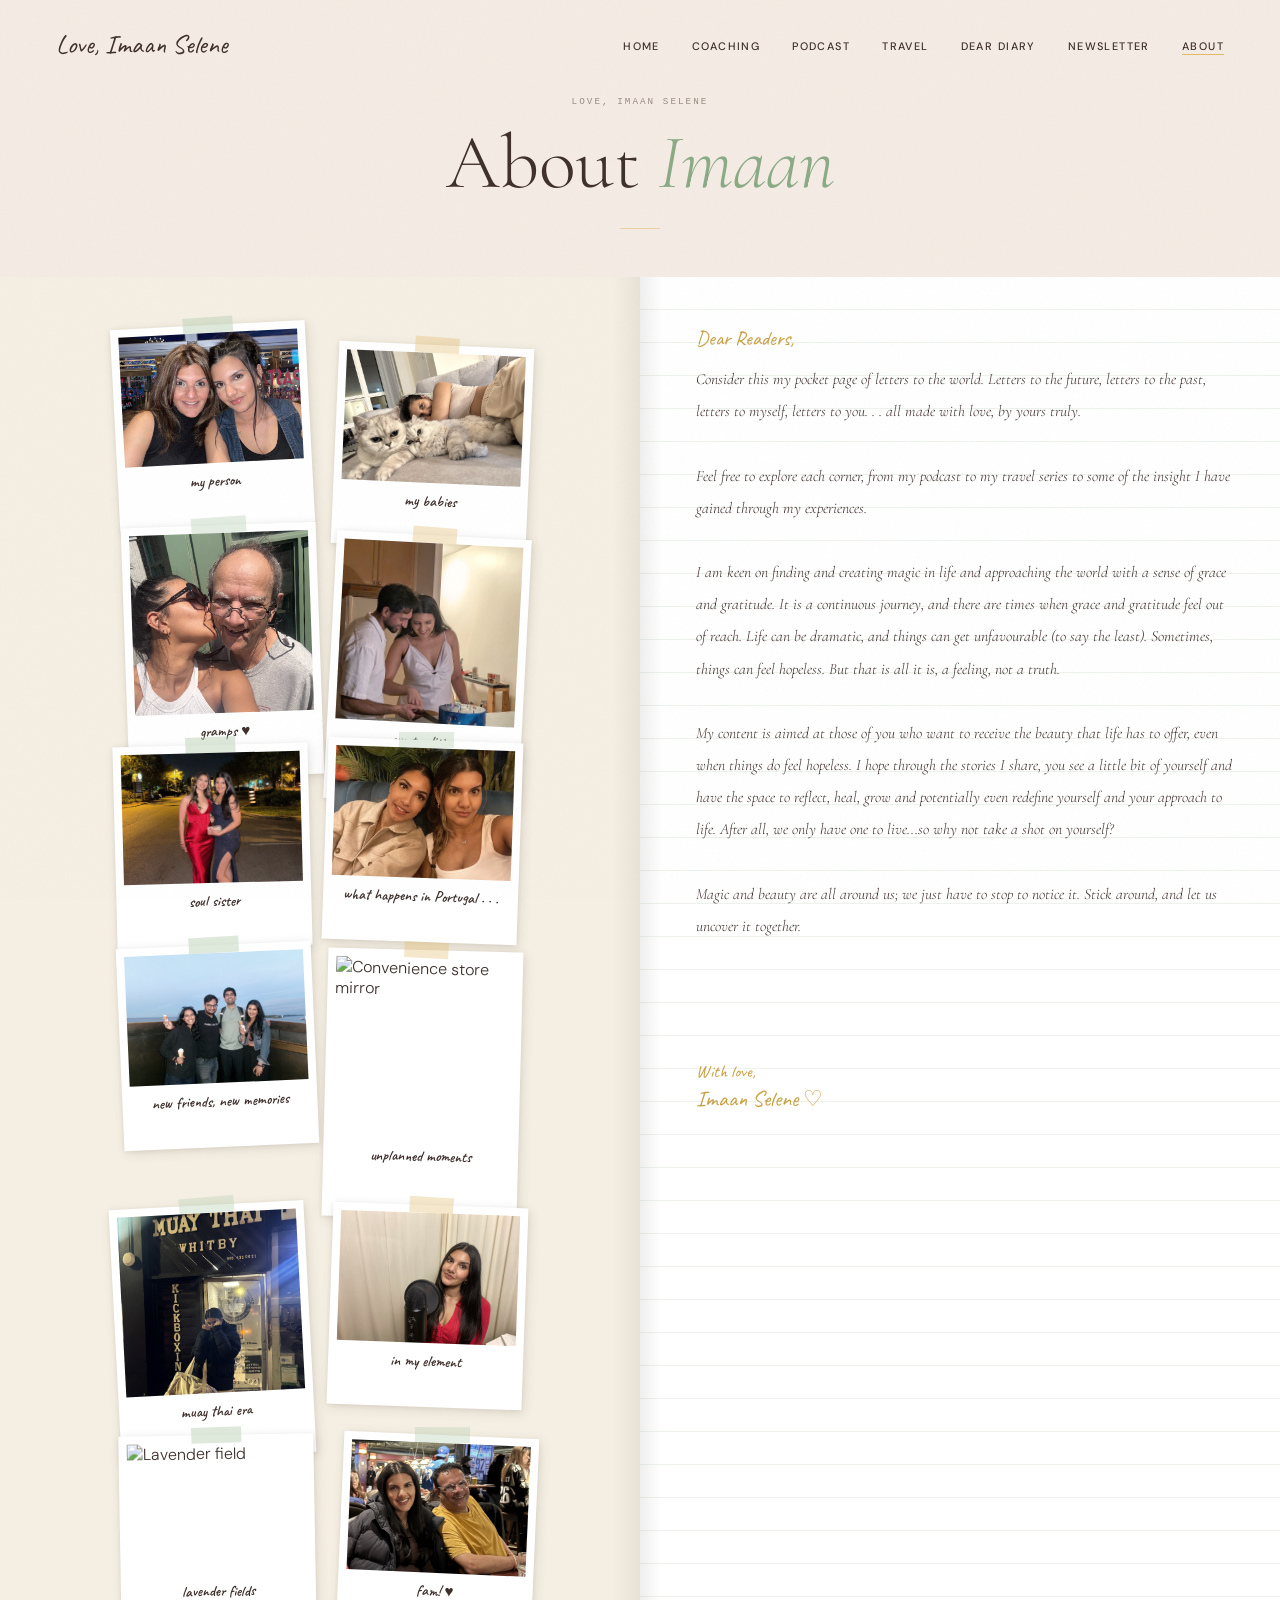
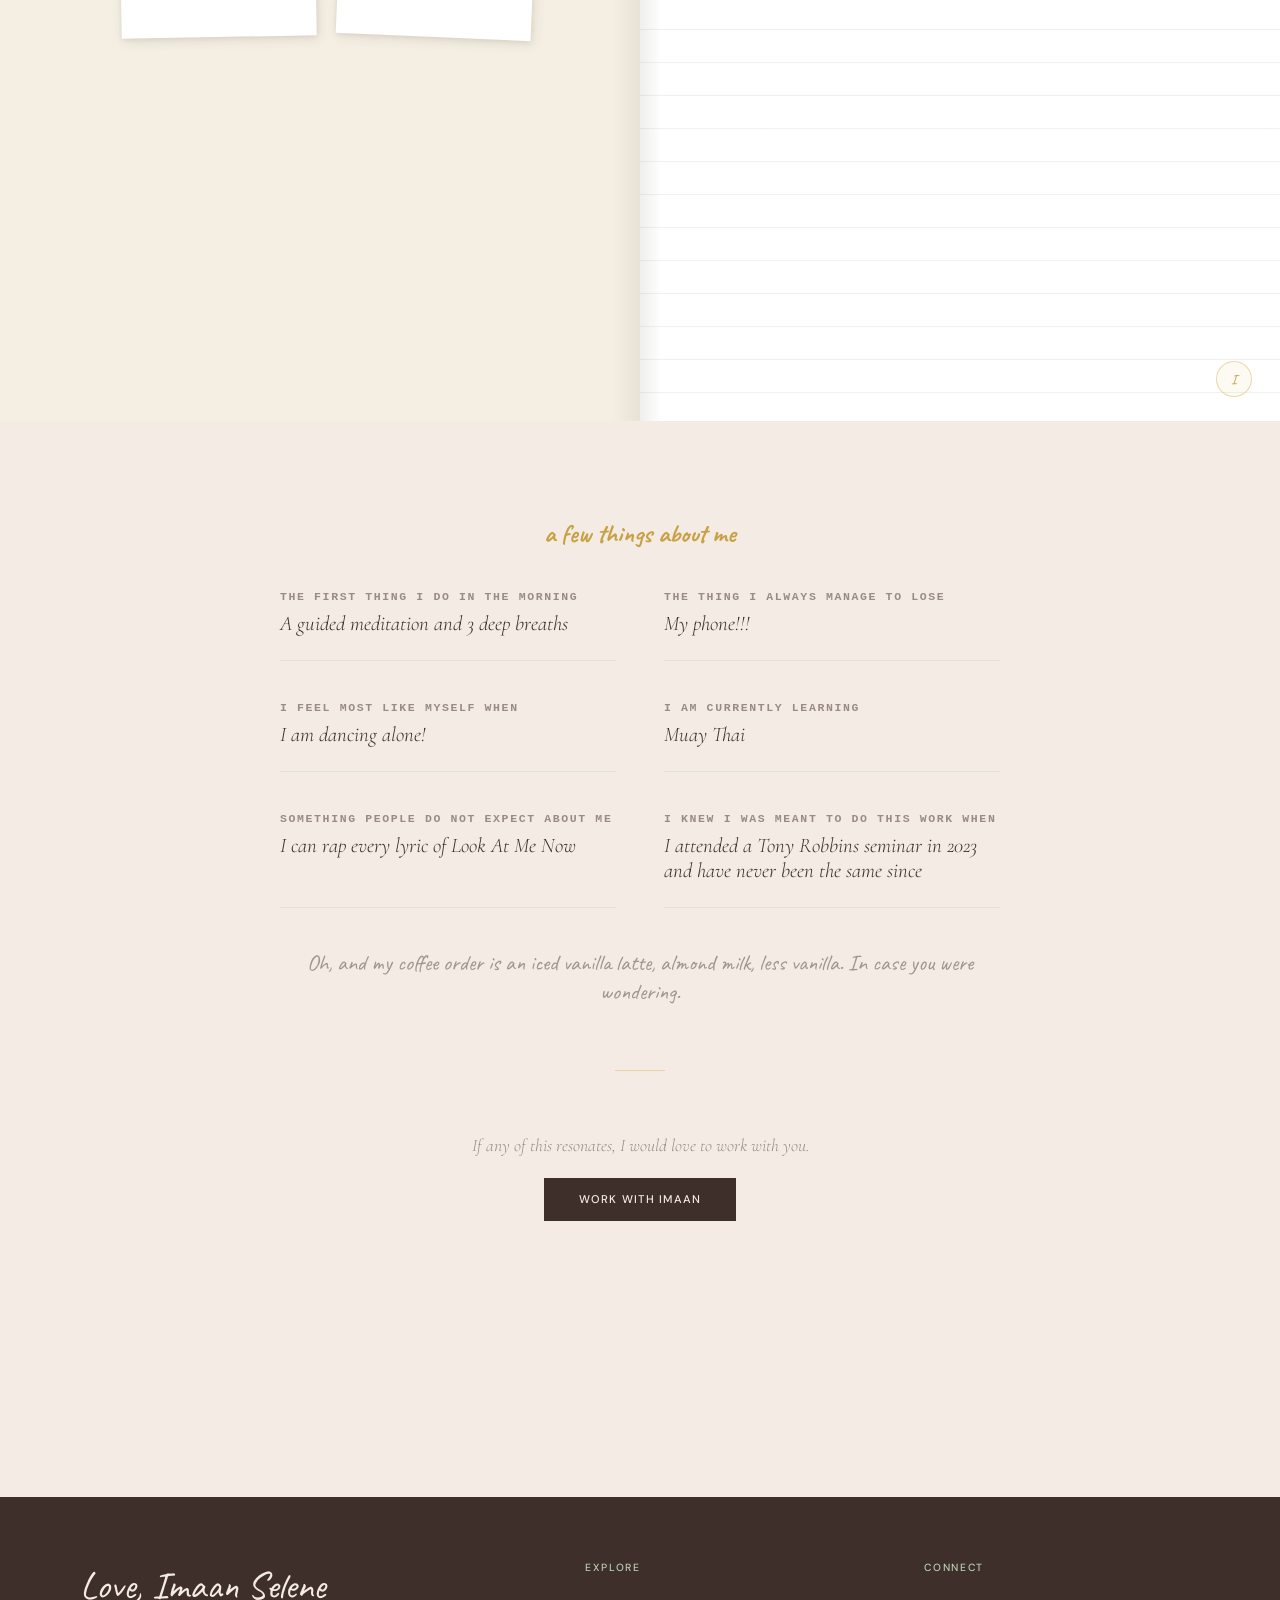
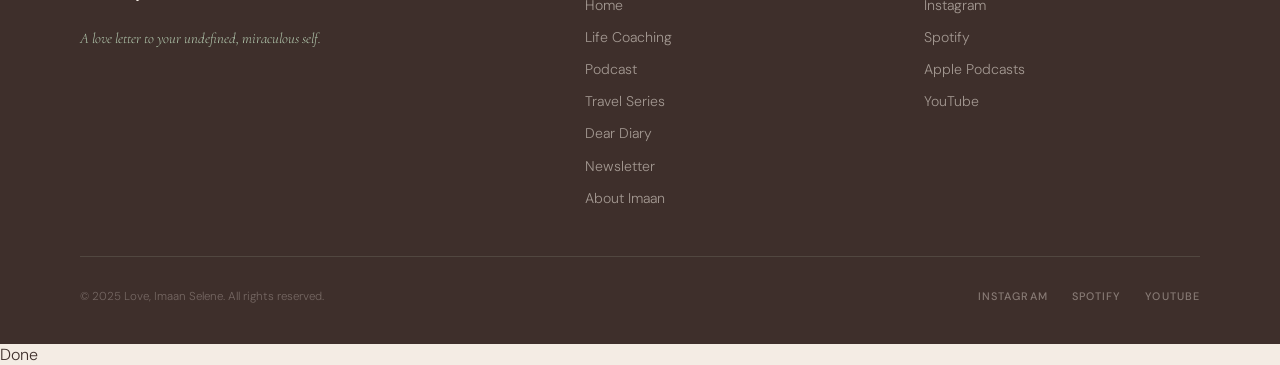
==== about.html @ 90088c57 "About page font and spacing fixes" ====
<!DOCTYPE html>
<html lang="en">
<head>
  <meta charset="UTF-8" />
  <meta name="viewport" content="width=device-width, initial-scale=1.0" />
  <title>About | Love, Imaan Selene</title>
  <meta name="description" content="Meet Imaan Selene: life coach, podcaster, traveller, letter writer." />
  <link href="https://fonts.googleapis.com/css2?family=Cormorant+Garamond:ital,wght@0,300;0,400;0,600;1,300;1,400;1,600&family=DM+Sans:wght@300;400;500&family=Caveat:wght@400;600&display=swap" rel="stylesheet" />
<style>
:root{
  --sage:#B8CFB4;--sage-light:#d4e4d1;--sage-dark:#8aaa85;
  --espresso:#3E2F2B;--espresso-mid:#6b5551;
  --gold:#E1BA66;--gold-dark:#c9a145;
  --linen:#F4ECE4;--muted:#9a8b87;--ink:#2a1f1c;
  --font-display:'Cormorant Garamond',serif;
  --font-body:'DM Sans',sans-serif;
  --font-script:'Caveat',cursive;
  --font-mono:'Courier New',monospace;
}
*,*::before,*::after{box-sizing:border-box;margin:0;padding:0;}
html{scroll-behavior:smooth;}
body{background:var(--linen);color:var(--espresso);font-family:var(--font-body);font-weight:300;overflow-x:hidden;}
body::after{content:'';position:fixed;inset:0;background-image:url("data:image/svg+xml,%3Csvg viewBox='0 0 512 512' xmlns='http://www.w3.org/2000/svg'%3E%3Cfilter id='n'%3E%3CfeTurbulence type='fractalNoise' baseFrequency='0.75' numOctaves='4' stitchTiles='stitch'/%3E%3C/filter%3E%3Crect width='100%25' height='100%25' filter='url(%23n)'/%3E%3C/svg%3E");opacity:0.028;pointer-events:none;z-index:9000;}

/* NAV */
nav{position:fixed;top:0;left:0;right:0;z-index:500;padding:1.75rem 3.5rem;display:flex;align-items:center;justify-content:space-between;transition:all 0.5s ease;}
nav.scrolled{background:rgba(244,236,228,0.92);backdrop-filter:blur(16px);padding:1rem 3.5rem;border-bottom:1px solid rgba(184,207,180,0.35);}
.nav-wordmark{font-family:var(--font-script);font-size:1.65rem;color:var(--espresso);text-decoration:none;transition:color 0.3s;}
.nav-wordmark:hover{color:var(--gold-dark);}
.nav-links{display:flex;gap:2rem;list-style:none;}
.nav-links a{font-family:var(--font-body);font-size:0.68rem;font-weight:500;letter-spacing:0.13em;text-transform:uppercase;color:var(--espresso);text-decoration:none;position:relative;padding-bottom:2px;transition:color 0.3s;}
.nav-links a::after{content:'';position:absolute;bottom:0;left:0;width:0;height:1px;background:var(--gold);transition:width 0.35s ease;}
.nav-links a:hover{color:var(--gold-dark);}
.nav-links a:hover::after,.nav-links a.active::after{width:100%;}
.nav-toggle{display:none;flex-direction:column;gap:5px;background:none;border:none;cursor:pointer;padding:4px;}
.nav-toggle span{display:block;width:24px;height:1px;background:var(--espresso);}
.mobile-nav{position:fixed;inset:0;background:var(--espresso);z-index:800;display:flex;flex-direction:column;align-items:center;justify-content:center;gap:2.5rem;transform:translateX(100%);transition:transform 0.55s cubic-bezier(0.77,0,0.175,1);}
.mobile-nav.open{transform:translateX(0);}
.mobile-nav a{font-family:var(--font-display);font-size:2.4rem;font-weight:300;color:var(--linen);text-decoration:none;transition:color 0.3s;}
.mobile-nav a:hover{color:var(--gold);}
.mobile-nav-close{position:absolute;top:2rem;right:2.5rem;background:none;border:none;font-family:var(--font-display);font-size:2rem;color:var(--linen);cursor:pointer;}
.btn{font-family:var(--font-body);font-size:0.7rem;font-weight:500;letter-spacing:0.11em;text-transform:uppercase;text-decoration:none;display:inline-flex;align-items:center;gap:0.6rem;transition:all 0.3s ease;border:none;cursor:pointer;}
.btn-dark{background:var(--espresso);color:var(--linen);padding:0.9rem 2.2rem;}
.btn-dark:hover{background:var(--ink);transform:translateY(-2px);}

/* REVEAL */
.fade-in,.fade-left,.fade-right{opacity:0;transition:opacity 1.1s cubic-bezier(0.25,0.46,0.45,0.94),transform 1.1s cubic-bezier(0.25,0.46,0.45,0.94);}
.fade-in{transform:translateY(22px);}.fade-left{transform:translateX(-25px);}.fade-right{transform:translateX(25px);}
.fade-in.visible,.fade-left.visible,.fade-right.visible{opacity:1;transform:none;}
.d1{transition-delay:0.12s;}.d2{transition-delay:0.24s;}.d3{transition-delay:0.36s;}

/* BOOK SCROLL */
.book-scroll-stage{height:400vh;position:relative;}
.book-sticky{position:sticky;top:0;height:100vh;display:flex;align-items:center;justify-content:center;overflow:hidden;background:var(--linen);}
.book-sticky::before{content:'';position:absolute;inset:0;background:radial-gradient(ellipse at 25% 50%,rgba(184,207,180,0.09) 0%,transparent 55%),radial-gradient(ellipse at 75% 25%,rgba(225,186,102,0.06) 0%,transparent 50%);pointer-events:none;z-index:0;}
.scroll-hint{position:absolute;bottom:2rem;left:50%;transform:translateX(-50%);font-family:var(--font-mono);font-size:0.52rem;letter-spacing:0.22em;text-transform:uppercase;color:var(--muted);opacity:0.45;display:flex;flex-direction:column;align-items:center;gap:5px;z-index:20;transition:opacity 0.4s;}
.scroll-hint span{display:block;width:1px;height:26px;background:var(--muted);opacity:0.35;}
.book-perspective{perspective:1600px;position:relative;z-index:10;width:100%;height:100%;display:flex;align-items:center;justify-content:center;}

/* SPINE */
.b-spine{position:absolute;width:56px;height:340px;background:var(--espresso);display:flex;align-items:center;justify-content:center;box-shadow:5px 0 20px rgba(62,47,43,0.28),2px 0 6px rgba(62,47,43,0.15);will-change:transform,opacity;}
.b-spine::before{content:'';position:absolute;inset:8px;border:0.5px solid rgba(225,186,102,0.15);pointer-events:none;}
.b-spine-title{font-family:var(--font-display);font-size:0.95rem;font-weight:300;color:var(--gold);writing-mode:vertical-rl;text-orientation:mixed;transform:rotate(180deg);letter-spacing:0.25em;text-transform:uppercase;}
.b-spine-author{position:absolute;bottom:1.1rem;font-family:var(--font-script);font-size:0.72rem;color:rgba(225,186,102,0.42);writing-mode:vertical-rl;transform:rotate(180deg);letter-spacing:0.08em;}
.b-spine-rule{position:absolute;top:1.2rem;left:50%;transform:translateX(-50%);width:1px;height:50px;background:rgba(225,186,102,0.25);}

/* COVER */
.b-cover{position:absolute;width:295px;height:400px;background:var(--espresso);display:flex;flex-direction:column;justify-content:space-between;padding:2.75rem 2.25rem;box-shadow:10px 14px 50px rgba(62,47,43,0.32),3px 4px 12px rgba(62,47,43,0.2);will-change:transform,opacity;opacity:0;}
.b-cover::before{content:'';position:absolute;inset:0;background:radial-gradient(ellipse at 35% 25%,rgba(225,186,102,0.1) 0%,transparent 55%),radial-gradient(ellipse at 70% 75%,rgba(184,207,180,0.06) 0%,transparent 50%);pointer-events:none;}
.b-cover-border{position:absolute;inset:12px;border:0.5px solid rgba(225,186,102,0.18);pointer-events:none;}
.b-cover-eyebrow{font-family:var(--font-mono);font-size:0.48rem;letter-spacing:0.28em;text-transform:uppercase;color:rgba(225,186,102,0.4);position:relative;z-index:1;}
.b-cover-quote{font-family:var(--font-display);font-size:1.6rem;font-weight:300;font-style:italic;color:var(--linen);line-height:1.15;position:relative;z-index:1;}
.b-cover-quote em{color:var(--gold);}
.b-cover-bottom{position:relative;z-index:1;}
.b-cover-rule{width:28px;height:1px;background:rgba(225,186,102,0.3);margin-bottom:0.6rem;}
.b-cover-name{font-family:var(--font-script);font-size:1.15rem;color:rgba(244,236,228,0.45);}

/* OPEN BOOK */
.b-open{position:absolute;width:740px;height:500px;display:grid;grid-template-columns:1fr 1fr;box-shadow:0 40px 100px rgba(62,47,43,0.22),0 8px 24px rgba(62,47,43,0.12);will-change:transform,opacity;opacity:0;}
.b-page-left{background:#f5efe3;display:flex;flex-direction:column;align-items:center;justify-content:center;padding:3rem 2.5rem;position:relative;}
.b-page-left::after{content:'';position:absolute;right:0;top:0;bottom:0;width:24px;background:linear-gradient(to left,rgba(62,47,43,0.08),rgba(62,47,43,0.03),transparent);pointer-events:none;}
.b-portrait{width:160px;height:160px;border-radius:50%;background:linear-gradient(135deg,var(--sage) 0%,var(--sage-dark) 100%);border:6px solid rgba(255,255,255,0.92);box-shadow:0 10px 35px rgba(62,47,43,0.14);overflow:hidden;display:flex;align-items:center;justify-content:center;}
.b-portrait img{width:100%;height:100%;object-fit:cover;object-position:center 20%;}
.b-portrait-name{font-family:var(--font-display);font-size:2rem;font-weight:300;color:var(--espresso);margin-top:1.25rem;text-align:center;line-height:1.1;}
.b-portrait-name em{font-style:italic;color:var(--sage-dark);}
.b-portrait-divider{width:32px;height:1px;background:var(--gold);opacity:0.5;margin:0.9rem auto;}
.b-portrait-tags{display:flex;flex-direction:column;gap:0.32rem;align-items:center;}
.b-portrait-tag{font-family:var(--font-mono);font-size:0.52rem;letter-spacing:0.15em;text-transform:uppercase;color:var(--muted);}
.b-page-num-left{position:absolute;bottom:1rem;font-family:var(--font-mono);font-size:0.55rem;color:var(--muted);opacity:0.4;}
.b-page-right{background:white;position:relative;overflow:hidden;}
.b-page-lines{position:absolute;inset:0;background:repeating-linear-gradient(to bottom,transparent,transparent 31px,rgba(184,207,180,0.28) 31px,rgba(184,207,180,0.28) 32px);pointer-events:none;}
.b-spine-centre{position:absolute;left:0;top:0;bottom:0;width:20px;background:linear-gradient(to right,rgba(62,47,43,0.1),rgba(62,47,43,0.03),transparent);pointer-events:none;z-index:2;}
.b-letter{position:relative;z-index:1;padding:2.25rem 2.25rem 2.25rem 2.75rem;height:100%;display:flex;flex-direction:column;}
.b-letter-dear{font-family:var(--font-script);font-size:1.2rem;color:var(--gold-dark);display:block;margin-bottom:0.6rem;}
.b-letter-text{font-family:var(--font-display);font-style:italic;font-size:0.92rem;color:var(--espresso);line-height:1.95;flex:1;}
.b-letter-sig{font-family:var(--font-script);font-size:1.15rem;color:var(--gold-dark);display:block;margin-top:auto;padding-top:0.6rem;}
.b-wax{position:absolute;bottom:1.1rem;right:1.4rem;width:34px;height:34px;border-radius:50%;border:1.5px solid rgba(225,186,102,0.6);display:flex;align-items:center;justify-content:center;font-family:var(--font-script);font-size:0.85rem;color:var(--gold-dark);background:rgba(225,186,102,0.08);z-index:3;}
.b-page-num-right{position:absolute;bottom:1rem;left:50%;transform:translateX(-50%);font-family:var(--font-mono);font-size:0.55rem;color:var(--muted);opacity:0.4;z-index:3;}

/* CANVAS */
.canvas{background:var(--linen);position:relative;padding:0 5rem;}
.breathe{height:5rem;}.breathe-lg{height:9rem;}
.divider{width:60px;height:1px;background:var(--sage);margin:0 auto;opacity:0.6;}
.gold-divider{width:50px;height:1px;background:var(--gold);margin:0 auto;opacity:0.5;}
.stain{position:absolute;pointer-events:none;border-radius:50%;filter:blur(90px);opacity:0.07;}
.beliefs-wrap{text-align:center;max-width:680px;margin:0 auto;}
.beliefs-label{font-family:var(--font-script);font-size:1.1rem;color:var(--gold-dark);display:block;margin-bottom:1rem;}
.beliefs-heading{font-family:var(--font-display);font-size:clamp(1.8rem,3vw,2.6rem);font-weight:300;color:var(--espresso);}
.beliefs-heading em{font-style:italic;color:var(--sage-dark);}
.belief-line{font-family:var(--font-display);font-size:clamp(1.4rem,2.5vw,2rem);font-weight:300;font-style:italic;color:var(--gold-dark);display:block;margin:2rem 0;opacity:0;transition:opacity 1s ease,transform 1s ease;transform:translateY(16px);}
.belief-line.visible{opacity:1;transform:translateY(0);}
.cta-wrap{text-align:center;}

/* A FEW THINGS ABOUT ME */
.about-wrap{max-width:720px;margin:0 auto;text-align:center;}
.about-grid{display:grid;grid-template-columns:1fr 1fr;gap:2.5rem 3rem;margin-top:2.5rem;text-align:left;}
.about-item{display:flex;flex-direction:column;gap:0.5rem;padding-bottom:1.5rem;border-bottom:1px solid rgba(184,207,180,0.35);}
.about-q{font-family:var(--font-mono);font-size:0.58rem;letter-spacing:0.14em;text-transform:uppercase;color:var(--muted);}
.about-a{font-family:var(--font-display);font-style:italic;font-size:1.15rem;font-weight:300;color:var(--espresso);line-height:1.4;}
.about-ps{font-family:var(--font-script);font-size:1.1rem;color:var(--muted);margin-top:2.5rem;text-align:center;opacity:0.8;}

@media(max-width:680px){.about-grid{grid-template-columns:1fr;}}

footer{background:var(--espresso);padding:4rem 5rem 2.5rem;color:var(--linen);margin-top:8rem;}
.footer-top{display:grid;grid-template-columns:1.6fr 1fr 1fr;gap:4rem;padding-bottom:3rem;border-bottom:1px solid rgba(184,207,180,0.15);}
.footer-wordmark{font-family:var(--font-script);font-size:2.4rem;color:var(--linen);display:block;margin-bottom:1rem;}
.footer-tagline{font-family:var(--font-display);font-style:italic;font-size:0.92rem;color:var(--sage);line-height:1.75;max-width:260px;}
.footer-col-head{font-size:0.65rem;font-weight:500;letter-spacing:0.16em;text-transform:uppercase;color:var(--sage);margin-bottom:1.25rem;}
.footer-list{list-style:none;display:flex;flex-direction:column;gap:0.7rem;}
.footer-list a{color:rgba(244,236,228,0.55);text-decoration:none;font-size:0.88rem;transition:color 0.3s;}
.footer-list a:hover{color:var(--gold);}
.footer-bottom{display:flex;justify-content:space-between;align-items:center;padding-top:2rem;}
.footer-copy{font-size:0.72rem;color:rgba(244,236,228,0.3);}
.footer-socials{display:flex;gap:1.5rem;}
.footer-socials a{font-size:0.68rem;font-weight:500;letter-spacing:0.1em;text-transform:uppercase;color:rgba(244,236,228,0.4);text-decoration:none;transition:color 0.3s;}
.footer-socials a:hover{color:var(--gold);}

@media(max-width:960px){
  nav{padding:1.25rem 1.75rem;}nav.scrolled{padding:0.9rem 1.75rem;}
  .nav-links{display:none;}.nav-toggle{display:flex;}
  .canvas{padding:0 2rem;}
  .b-open{width:95vw;grid-template-columns:1fr;height:auto;}
  .b-page-left,.b-page-right{min-height:45vh;}
  .b-portrait{width:120px;height:120px;}
  footer{padding:3rem 2rem 2rem;margin-top:5rem;}
  .footer-top{grid-template-columns:1fr;gap:2.5rem;}
  .footer-bottom{flex-direction:column;gap:1rem;text-align:center;}
}

/* SPREAD */
.spread{display:grid;grid-template-columns:1fr 1fr;min-height:100vh;}

/* LEFT — scrapbook */
.spread-left{
  background:#f5efe3;
  padding:3rem 2rem 6rem;
  position:relative;
  overflow:visible;
}
.spread-left::after{
  content:'';position:absolute;right:0;top:0;bottom:0;
  width:28px;
  background:linear-gradient(to left,rgba(62,47,43,0.07),transparent);
  pointer-events:none;
}
.scrapbook{
  position:relative;
  width:410px;
  height:1600px;
  margin:0 auto;
}

/* POLAROID */
.polaroid{
  position:absolute;
  background:white;
  padding:8px 8px 36px 8px;
  width:195px;
  overflow:visible;
  box-shadow:2px 3px 12px rgba(62,47,43,0.12),0 1px 4px rgba(62,47,43,0.08);
}
.polaroid-wide{width:405px;}
.polaroid img{
  width:100%;
  height:130px;
  object-fit:cover;
  object-position:center center;
  display:block;
  filter:saturate(0.88) sepia(0.08);
}
.polaroid-wide img{height:160px;}
.caption{
  display:block;
  text-align:center;
  font-family:var(--font-script);
  font-size:0.95rem;
  color:var(--espresso);
  opacity:1;
  margin-top:8px;
  font-weight:600;
}

/* Washi tape strips */
.polaroid::before{
  content:'';
  position:absolute;
  top:-8px;left:50%;
  transform:translateX(-50%) rotate(-1deg);
  width:50px;height:16px;
  background:rgba(184,207,180,0.55);
  opacity:0.85;
}
.polaroid:nth-child(even)::before{
  background:rgba(225,186,102,0.4);
  transform:translateX(-50%) rotate(1.5deg);
  width:44px;
}
.polaroid:nth-child(3n)::before{
  background:rgba(184,207,180,0.45);
  transform:translateX(-50%) rotate(-2deg);
  width:55px;
}

/* RIGHT — lined letter */
.spread-right{background:white;position:relative;overflow:hidden;min-height:100vh;}
.page-lines{position:absolute;inset:0;background:repeating-linear-gradient(to bottom,transparent,transparent 32px,rgba(184,207,180,0.25) 32px,rgba(184,207,180,0.25) 33px);pointer-events:none;}
.centre-shadow{position:absolute;left:0;top:0;bottom:0;width:22px;background:linear-gradient(to right,rgba(62,47,43,0.08),transparent);pointer-events:none;z-index:2;}
.letter{position:relative;z-index:1;padding:3rem 3rem 4rem 3.5rem;display:flex;flex-direction:column;min-height:100vh;}
.letter-dear{font-family:var(--font-script);font-size:1.3rem;color:var(--gold-dark);display:block;margin-bottom:0.85rem;}
.letter-body{font-family:var(--font-display);font-style:italic;font-size:0.98rem;color:var(--espresso);line-height:2.05;flex:1;}
.letter-sign{margin-top:2rem;display:flex;flex-direction:column;gap:0.1rem;}
.letter-sig-line{font-family:var(--font-script);font-size:1.1rem;color:var(--gold-dark);}
.letter-sig{font-family:var(--font-script);font-size:1.4rem;color:var(--gold-dark);}
.wax{position:absolute;bottom:1.5rem;right:1.75rem;width:36px;height:36px;border-radius:50%;border:1.5px solid rgba(225,186,102,0.55);display:flex;align-items:center;justify-content:center;font-family:var(--font-script);font-size:0.88rem;color:var(--gold-dark);background:rgba(225,186,102,0.07);z-index:3;}

@media(max-width:960px){
  .spread{grid-template-columns:1fr;}
  .scrapbook{width:320px;height:auto;}
  .polaroid{width:148px;}
  .polaroid img{height:100px;}
}

</style>
</head>
<body>

<div class="mobile-nav">
  <button class="mobile-nav-close">✕</button>
  <a href="./index.html">Home</a>
  <a href="./coaching.html">Coaching</a>
  <a href="./podcast.html">Podcast</a>
  <a href="./travel.html">Travel</a>
  <a href="./diary.html">Dear Diary</a>
  <a href="./newsletter.html">Newsletter</a>
  <a href="./about.html">About</a>
</div>

<nav id="main-nav">
  <a href="./index.html" class="nav-wordmark">Love, Imaan Selene</a>
  <ul class="nav-links">
    <li><a href="./index.html">Home</a></li>
    <li><a href="./coaching.html">Coaching</a></li>
    <li><a href="./podcast.html">Podcast</a></li>
    <li><a href="./travel.html">Travel</a></li>
    <li><a href="./diary.html">Dear Diary</a></li>
    <li><a href="./newsletter.html">Newsletter</a></li>
    <li><a href="./about.html" class="active">About</a></li>
  </ul>
  <button class="nav-toggle" aria-label="Open menu"><span></span><span></span><span></span></button>
</nav>

<main>
<!-- HERO -->
<div style="text-align:center;padding:6rem 3rem 3rem;background:var(--linen);">
  <span style="font-family:var(--font-mono);font-size:0.58rem;letter-spacing:0.22em;text-transform:uppercase;color:var(--muted);display:block;margin-bottom:1rem;">Love, Imaan Selene</span>
  <h1 style="font-family:var(--font-display);font-size:clamp(3rem,6vw,5rem);font-weight:300;color:var(--espresso);line-height:1.05;">About <em style="font-style:italic;color:var(--sage-dark);">Imaan</em></h1>
  <div style="width:40px;height:1px;background:var(--gold);opacity:0.5;margin:1.5rem auto 0;"></div>
</div>

<!-- TWO COLUMN SPREAD -->
<div class="spread" id="spread-section">

  <!-- LEFT — scrapbook wall -->
  <div class="spread-left">
    <div class="scrapbook">

      <div class="polaroid" style="transform:rotate(-3deg);top:0;left:0;">
        <img src="./assets/images/photo-mom.jpg" alt="Imaan and her mom" style="object-position:center 30%;"/>
        <span class="caption">my person</span>
      </div>

      <div class="polaroid" style="transform:rotate(2.5deg);top:20px;left:220px;">
        <img src="./assets/images/photo-cats.jpg" alt="Imaan with her cats"/>
        <span class="caption">my babies</span>
      </div>

      <div class="polaroid" style="transform:rotate(-2deg);top:200px;left:10px;">
        <img src="./assets/images/photo-grandpa.jpg" alt="Imaan and grandpa" style="object-fit:cover;object-position:center 25%;height:180px;"/>
        <span class="caption">gramps ♥</span>
      </div>

      <div class="polaroid" style="transform:rotate(3deg);top:210px;left:215px;padding-bottom:52px;">
        <img src="./assets/images/photo-birthday.jpg" alt="Birthday cake" style="object-fit:cover;object-position:center 50%;height:180px;"/>
        <span class="caption">our tradition</span>
      </div>

      <div class="polaroid" style="transform:rotate(-1.5deg);top:420px;left:0px;">
        <img src="./assets/images/photo-bestie.jpg" alt="Bestie" style="object-fit:cover;object-position:center 60%;"/>
        <span class="caption">soul sister</span>
      </div>

      <div class="polaroid" style="transform:rotate(2deg);top:415px;left:210px;">
        <img src="./assets/images/photo-bestie2.jpg" alt="Other bestie"/>
        <span class="caption">what happens in Portugal . . .</span>
      </div>

      <div class="polaroid" style="transform:rotate(-2.5deg);top:620px;left:5px;">
        <img src="./assets/images/photo-friends-icecream.jpg" alt="Friends with ice cream" style="object-position:center 30%;"/>
        <span class="caption">new friends, new memories</span>
      </div>

      <div class="polaroid" style="transform:rotate(1.5deg);top:625px;left:210px;padding-bottom:52px;">
        <img src="./assets/images/photo-store.jpg" alt="Convenience store mirror" style="object-fit:cover;object-position:center center;height:180px;"/>
        <span class="caption">unplanned moments</span>
      </div>

      <div class="polaroid" style="transform:rotate(-3deg);top:880px;left:0px;">
        <img src="./assets/images/photo-muaythai.jpg" alt="Muay Thai" style="object-fit:cover;object-position:center 15%;height:180px;"/>
        <span class="caption">muay thai era</span>
      </div>

      <div class="polaroid" style="transform:rotate(2deg);top:880px;left:215px;">
        <img src="./assets/images/photo-podcast.jpg" alt="Podcast"/>
        <span class="caption">in my element</span>
      </div>

      <div class="polaroid" style="transform:rotate(-1deg);top:1110px;left:5px;">
        <img src="./assets/images/photo-lavender.jpg" alt="Lavender field"/>
        <span class="caption">lavender fields</span>
      </div>

      <div class="polaroid" style="transform:rotate(2.5deg);top:1110px;left:225px;">
        <img src="./assets/images/photo-bar.jpg" alt="Friends at bar"/>
        <span class="caption">fam! ♥</span>
      </div>

    </div>
  </div>

  <!-- RIGHT — letter on lined paper -->
  <div class="spread-right">
    <div class="page-lines"></div>
    <div class="centre-shadow"></div>
    <div class="letter">
      <span class="letter-dear">Dear Readers,</span>
      <p class="letter-body">
        Consider this my pocket page of letters to the world. Letters to the future, letters to the past, letters to myself, letters to you. . . all made with love, by yours truly.<br><br>
        Feel free to explore each corner, from my podcast to my travel series to some of the insight I have gained through my experiences.<br><br>
        I am keen on finding and creating magic in life and approaching the world with a sense of grace and gratitude. It is a continuous journey, and there are times when grace and gratitude feel out of reach. Life can be dramatic, and things can get unfavourable (to say the least). Sometimes, things can feel hopeless. But that is all it is, a feeling, not a truth.<br><br>
        My content is aimed at those of you who want to receive the beauty that life has to offer, even when things do feel hopeless. I hope through the stories I share, you see a little bit of yourself and have the space to reflect, heal, grow and potentially even redefine yourself and your approach to life. After all, we only have one to live...so why not take a shot on yourself?<br><br>
        Magic and beauty are all around us; we just have to stop to notice it. Stick around, and let us uncover it together.
      </p>
      <div class="letter-sign">
        <span class="letter-sig-line">With love,</span>
        <span class="letter-sig">Imaan Selene ♡</span>
      </div>
    </div>
    <div class="wax">I</div>
  </div>

</div>


<!-- A FEW THINGS ABOUT ME -->
<div style="background:var(--linen);padding:6rem 5rem;">
  <div style="max-width:720px;margin:0 auto;text-align:center;">
    <span style="font-family:'Caveat',cursive;font-size:1.6rem;font-weight:700;color:#c9a145;display:block;margin-bottom:1rem;">a few things about me</span>
    <div style="display:grid;grid-template-columns:1fr 1fr;gap:2.5rem 3rem;margin-top:2.5rem;text-align:left;">
      <div style="display:flex;flex-direction:column;gap:0.5rem;padding-bottom:1.5rem;border-bottom:1px solid rgba(184,207,180,0.35);">
        <span style="font-family:'Courier New',monospace;font-size:0.72rem;letter-spacing:0.14em;text-transform:uppercase;color:#9a8b87;font-weight:600;">The first thing I do in the morning</span>
        <span style="font-family:'Cormorant Garamond',serif;font-style:italic;font-size:1.3rem;font-weight:300;color:#3E2F2B;">A guided meditation and 3 deep breaths</span>
      </div>
      <div style="display:flex;flex-direction:column;gap:0.5rem;padding-bottom:1.5rem;border-bottom:1px solid rgba(184,207,180,0.35);">
        <span style="font-family:'Courier New',monospace;font-size:0.72rem;letter-spacing:0.14em;text-transform:uppercase;color:#9a8b87;font-weight:600;">The thing I always manage to lose</span>
        <span style="font-family:'Cormorant Garamond',serif;font-style:italic;font-size:1.3rem;font-weight:300;color:#3E2F2B;">My phone!!!</span>
      </div>
      <div style="display:flex;flex-direction:column;gap:0.5rem;padding-bottom:1.5rem;border-bottom:1px solid rgba(184,207,180,0.35);">
        <span style="font-family:'Courier New',monospace;font-size:0.72rem;letter-spacing:0.14em;text-transform:uppercase;color:#9a8b87;font-weight:600;">I feel most like myself when</span>
        <span style="font-family:'Cormorant Garamond',serif;font-style:italic;font-size:1.3rem;font-weight:300;color:#3E2F2B;">I am dancing alone!</span>
      </div>
      <div style="display:flex;flex-direction:column;gap:0.5rem;padding-bottom:1.5rem;border-bottom:1px solid rgba(184,207,180,0.35);">
        <span style="font-family:'Courier New',monospace;font-size:0.72rem;letter-spacing:0.14em;text-transform:uppercase;color:#9a8b87;font-weight:600;">I am currently learning</span>
        <span style="font-family:'Cormorant Garamond',serif;font-style:italic;font-size:1.3rem;font-weight:300;color:#3E2F2B;">Muay Thai</span>
      </div>
      <div style="display:flex;flex-direction:column;gap:0.5rem;padding-bottom:1.5rem;border-bottom:1px solid rgba(184,207,180,0.35);">
        <span style="font-family:'Courier New',monospace;font-size:0.72rem;letter-spacing:0.14em;text-transform:uppercase;color:#9a8b87;font-weight:600;">Something people do not expect about me</span>
        <span style="font-family:'Cormorant Garamond',serif;font-style:italic;font-size:1.3rem;font-weight:300;color:#3E2F2B;">I can rap every lyric of Look At Me Now</span>
      </div>
      <div style="display:flex;flex-direction:column;gap:0.5rem;padding-bottom:1.5rem;border-bottom:1px solid rgba(184,207,180,0.35);">
        <span style="font-family:'Courier New',monospace;font-size:0.72rem;letter-spacing:0.14em;text-transform:uppercase;color:#9a8b87;font-weight:600;">I knew I was meant to do this work when</span>
        <span style="font-family:'Cormorant Garamond',serif;font-style:italic;font-size:1.3rem;font-weight:300;color:#3E2F2B;">I attended a Tony Robbins seminar in 2023 and have never been the same since</span>
      </div>
    </div>
    <p style="font-family:'Caveat',cursive;font-size:1.4rem;color:#9a8b87;margin-top:2.5rem;text-align:center;opacity:0.9;">Oh, and my coffee order is an iced vanilla latte, almond milk, less vanilla. In case you were wondering.</p>
  </div>
  <div style="height:4rem;"></div>
  <div style="width:50px;height:1px;background:#E1BA66;opacity:0.5;margin:0 auto;"></div>
  <div style="height:4rem;"></div>
  <div style="text-align:center;">
    <p style="font-family:'Cormorant Garamond',serif;font-style:italic;font-size:1.1rem;color:#9a8b87;margin-bottom:2rem;">If any of this resonates, I would love to work with you.</p>
    <a href="./coaching.html" style="font-family:'DM Sans',sans-serif;font-size:0.7rem;font-weight:500;letter-spacing:0.11em;text-transform:uppercase;text-decoration:none;background:#3E2F2B;color:#F4ECE4;padding:0.9rem 2.2rem;">Work with Imaan</a>
  </div>
  <div style="height:4rem;"></div>
</div>

</main>

<footer>
  <div class="footer-top">
    <div>
      <span class="footer-wordmark">Love, Imaan Selene</span>
      <p class="footer-tagline">A love letter to your undefined, miraculous self.</p>
    </div>
    <div>
      <p class="footer-col-head">Explore</p>
      <ul class="footer-list">
        <li><a href="./index.html">Home</a></li>
        <li><a href="./coaching.html">Life Coaching</a></li>
        <li><a href="./podcast.html">Podcast</a></li>
        <li><a href="./travel.html">Travel Series</a></li>
        <li><a href="./diary.html">Dear Diary</a></li>
        <li><a href="./newsletter.html">Newsletter</a></li>
        <li><a href="./about.html">About Imaan</a></li>
      </ul>
    </div>
    <div>
      <p class="footer-col-head">Connect</p>
      <ul class="footer-list">
        <li><a href="#">Instagram</a></li>
        <li><a href="https://open.spotify.com/show/5Sxr6LQtSy9O7dOQoIKeBu" target="_blank" rel="noopener">Spotify</a></li>
        <li><a href="https://podcasts.apple.com/ca/podcast/love-imaan-selene/id1691212103" target="_blank" rel="noopener">Apple Podcasts</a></li>
        <li><a href="https://www.youtube.com/@imaanselene" target="_blank" rel="noopener">YouTube</a></li>
      </ul>
    </div>
  </div>
  <div class="footer-bottom">
    <p class="footer-copy">© 2025 Love, Imaan Selene. All rights reserved.</p>
    <div class="footer-socials">
      <a href="#">Instagram</a>
      <a href="https://open.spotify.com/show/5Sxr6LQtSy9O7dOQoIKeBu" target="_blank" rel="noopener">Spotify</a>
      <a href="https://www.youtube.com/@imaanselene" target="_blank" rel="noopener">YouTube</a>
    </div>
  </div>
</footer>

<script>
// NAV
const nav = document.getElementById('main-nav');
window.addEventListener('scroll', () => nav.classList.toggle('scrolled', scrollY > 60), { passive: true });

// MOBILE NAV
document.querySelector('.nav-toggle').addEventListener('click', () => document.querySelector('.mobile-nav').classList.add('open'));
document.querySelector('.mobile-nav-close').addEventListener('click', () => document.querySelector('.mobile-nav').classList.remove('open'));
document.querySelectorAll('.mobile-nav a').forEach(a => a.addEventListener('click', () => document.querySelector('.mobile-nav').classList.remove('open')));

// BOOK SCROLL
const stage = document.getElementById('bookStage');
const spine = document.getElementById('bSpine');
const cover = document.getElementById('bCover');
const open  = document.getElementById('bOpen');
const hint  = document.getElementById('scrollHint');

function lerp(a,b,t){return a+(b-a)*Math.min(Math.max(t,0),1);}
function ease(t){return t<0.5?2*t*t:-1+(4-2*t)*t;}

window.addEventListener('scroll', () => {
  const stageTop = stage.getBoundingClientRect().top + scrollY;
  const stageH   = stage.offsetHeight - window.innerHeight;
  const progress = Math.min(Math.max((scrollY - stageTop) / stageH, 0), 1);

  const p1 = ease(Math.min(progress / 0.35, 1));
  const p2 = ease(Math.min((progress - 0.3) / 0.35, 1));
  const p3 = ease(Math.min((progress - 0.62) / 0.38, 1));

  // Spine
  spine.style.transform = `scale(${lerp(1, 3.2, p1)})`;
  spine.style.opacity   = p2 > 0.35 ? lerp(1, 0, (p2-0.35)*2.5) : 1;

  // Cover
  let covOp = 0;
  if(progress > 0.28) covOp = Math.min((progress-0.28)/0.12, 1);
  if(p3 > 0.25)       covOp = lerp(1, 0, (p3-0.25)/0.4);
  cover.style.opacity   = covOp;
  cover.style.transform = `scale(${lerp(0.55, 1, p2)})`;

  // Open book
  open.style.opacity   = p3 > 0.15 ? lerp(0, 1, (p3-0.15)/0.45) : 0;
  open.style.transform = `scale(${lerp(0.82, 1, p3)})`;

  hint.style.opacity = progress > 0.88 ? 0 : 0.45;
}, { passive: true });

// SCROLL REVEAL
const obs = new IntersectionObserver(entries => {
  entries.forEach(e => { if(e.isIntersecting){e.target.classList.add('visible');obs.unobserve(e.target);}});
}, { threshold: 0.1 });
document.querySelectorAll('.fade-in,.fade-left,.fade-right,.belief-line').forEach(el => obs.observe(el));
</script>
</body>
</html>



Done
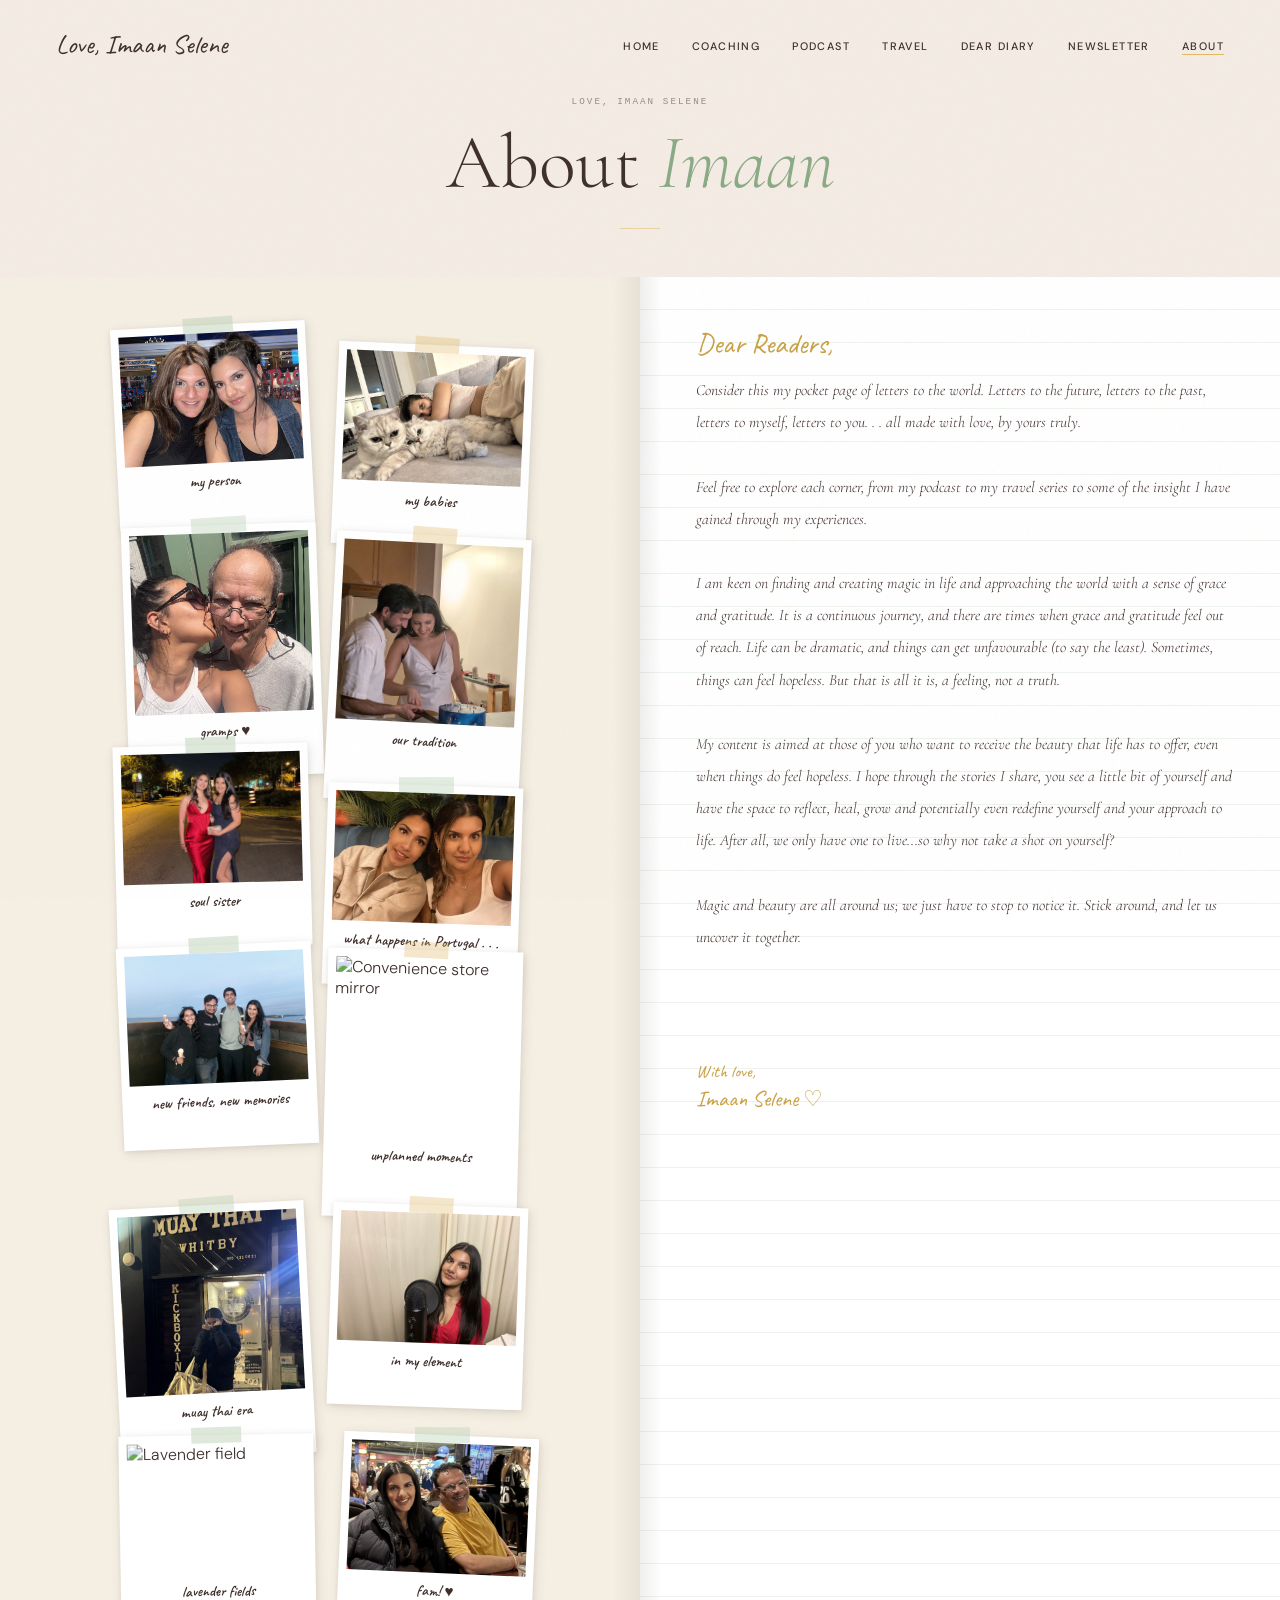
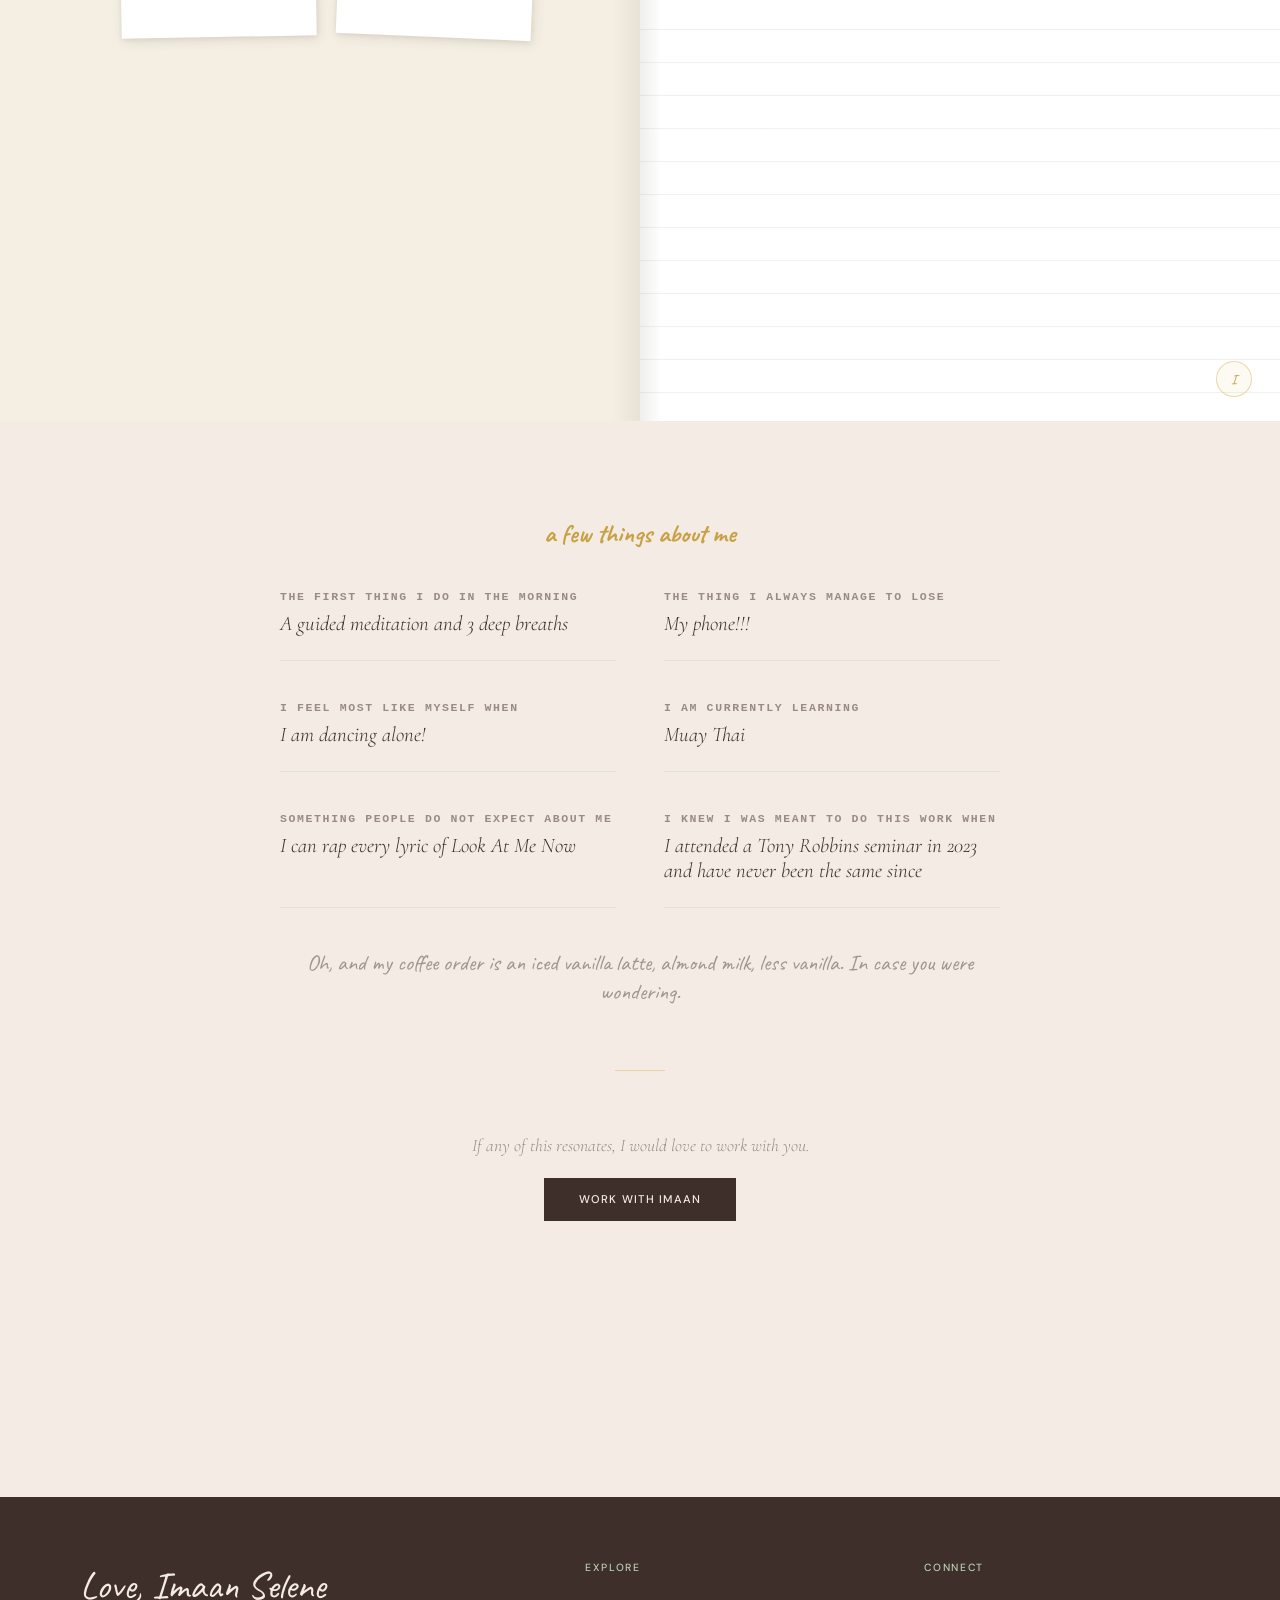
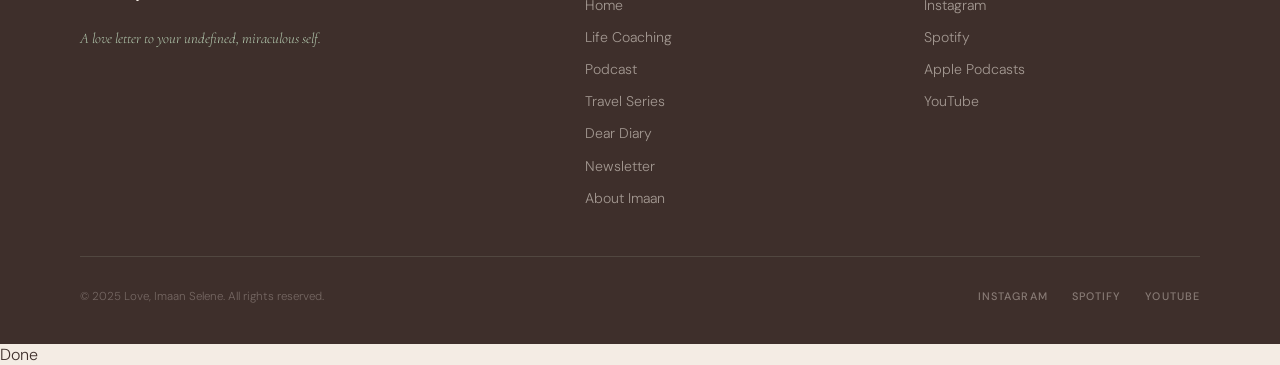
==== commit 665ddedd: "Fix letter size and photo overlap" ====
--- a/about.html
+++ b/about.html
@@ -226,7 +226,7 @@
 .page-lines{position:absolute;inset:0;background:repeating-linear-gradient(to bottom,transparent,transparent 32px,rgba(184,207,180,0.25) 32px,rgba(184,207,180,0.25) 33px);pointer-events:none;}
 .centre-shadow{position:absolute;left:0;top:0;bottom:0;width:22px;background:linear-gradient(to right,rgba(62,47,43,0.08),transparent);pointer-events:none;z-index:2;}
 .letter{position:relative;z-index:1;padding:3rem 3rem 4rem 3.5rem;display:flex;flex-direction:column;min-height:100vh;}
-.letter-dear{font-family:var(--font-script);font-size:1.3rem;color:var(--gold-dark);display:block;margin-bottom:0.85rem;}
+.letter-dear{font-family:var(--font-script);font-size:1.8rem;color:var(--gold-dark);display:block;margin-bottom:0.85rem;}
 .letter-body{font-family:var(--font-display);font-style:italic;font-size:0.98rem;color:var(--espresso);line-height:2.05;flex:1;}
 .letter-sign{margin-top:2rem;display:flex;flex-direction:column;gap:0.1rem;}
 .letter-sig-line{font-family:var(--font-script);font-size:1.1rem;color:var(--gold-dark);}
@@ -309,7 +309,7 @@
         <span class="caption">soul sister</span>
       </div>
 
-      <div class="polaroid" style="transform:rotate(2deg);top:415px;left:210px;">
+      <div class="polaroid" style="transform:rotate(2deg);top:460px;left:210px;">
         <img src="./assets/images/photo-bestie2.jpg" alt="Other bestie"/>
         <span class="caption">what happens in Portugal . . .</span>
       </div>
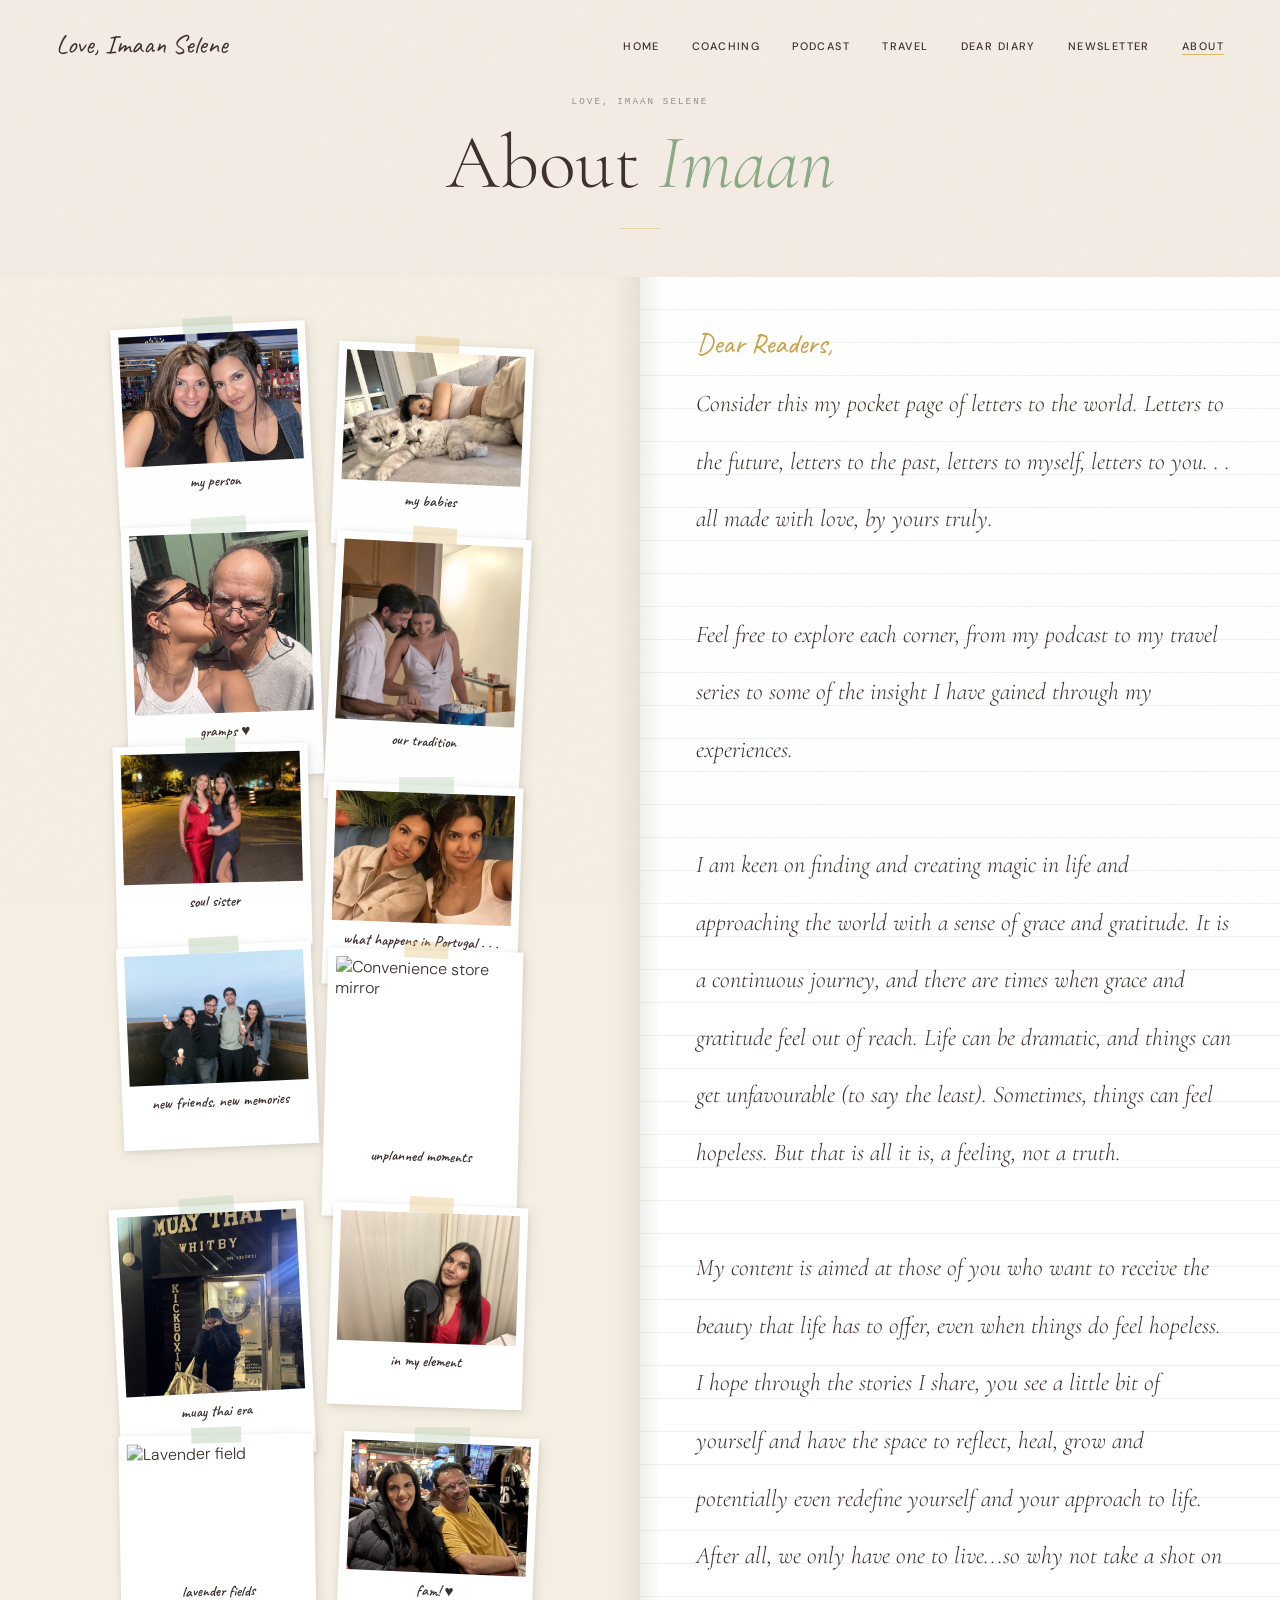
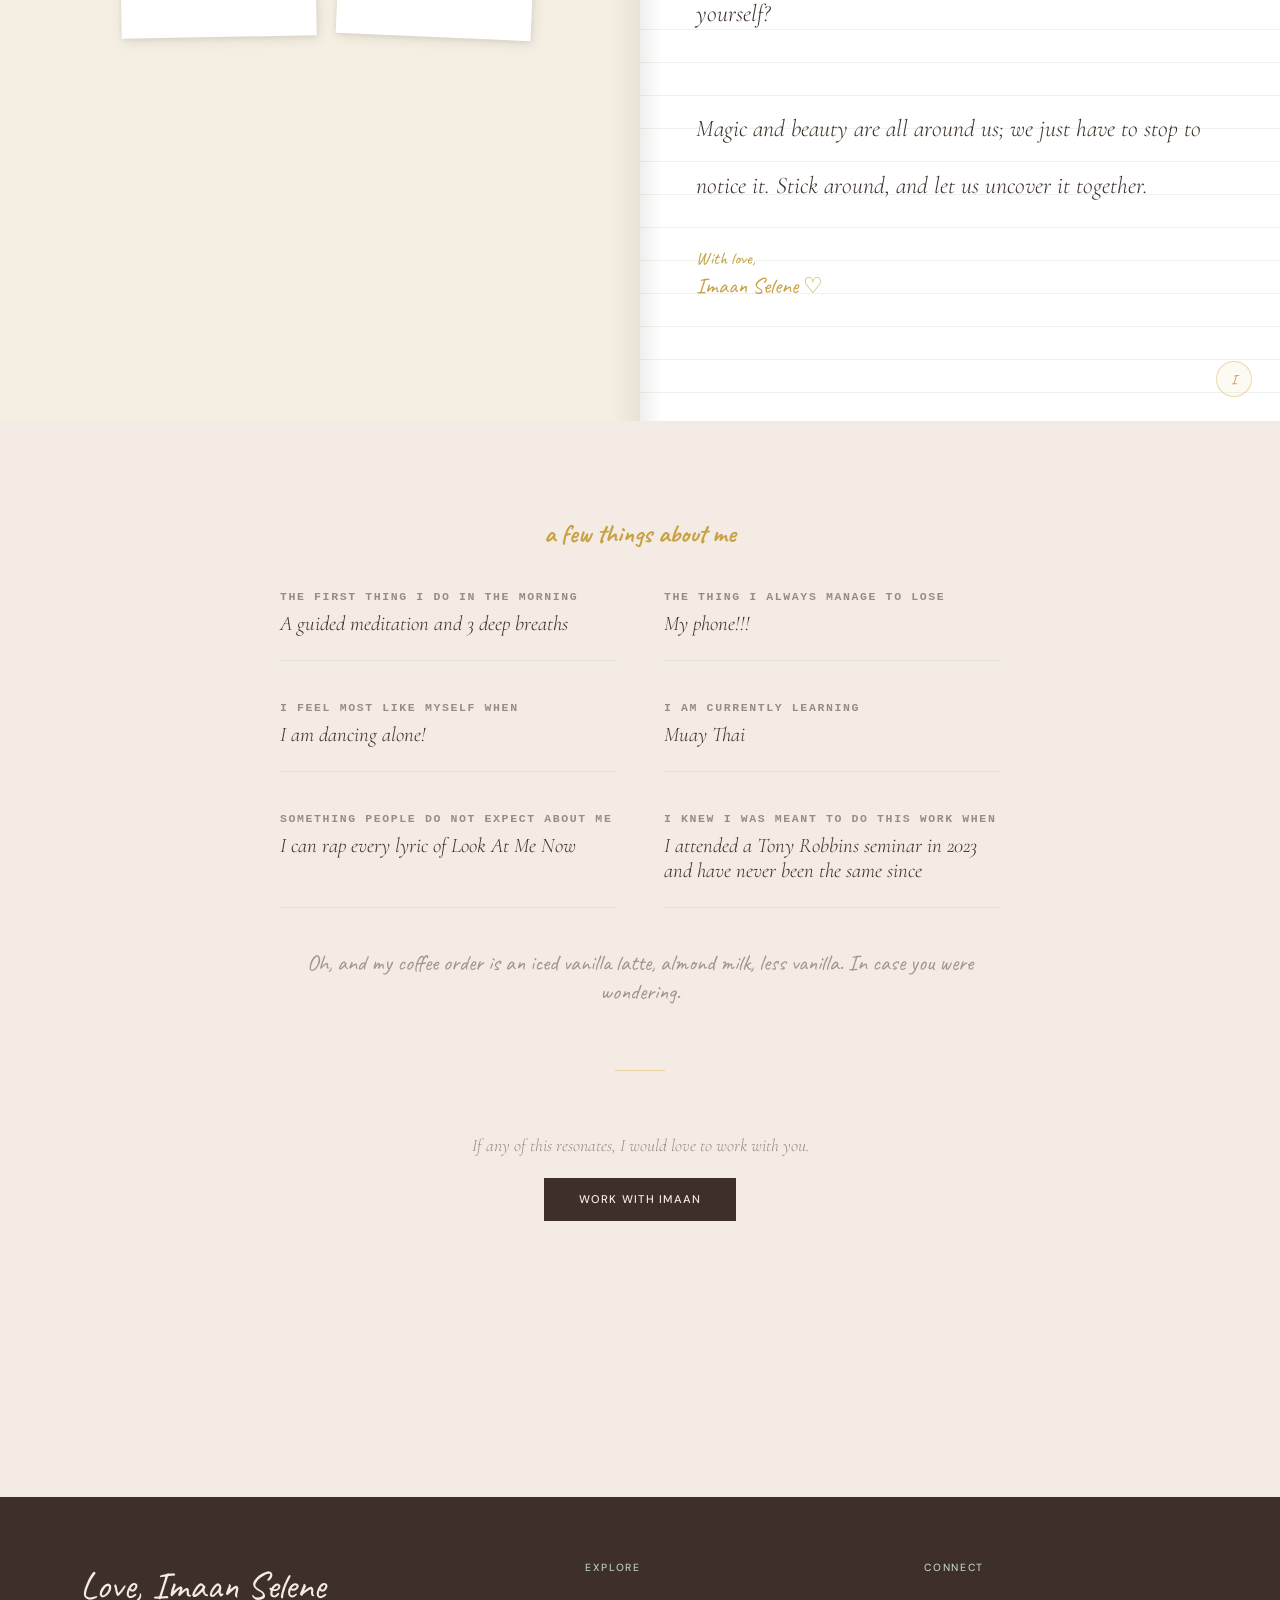
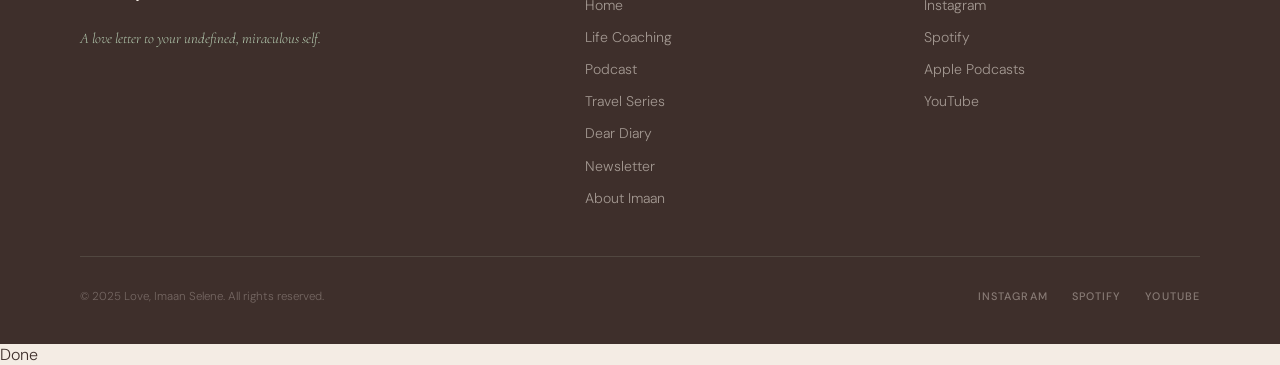
==== commit 7407a37f: "Fix letter font size" ====
--- a/about.html
+++ b/about.html
@@ -227,7 +227,7 @@
 .centre-shadow{position:absolute;left:0;top:0;bottom:0;width:22px;background:linear-gradient(to right,rgba(62,47,43,0.08),transparent);pointer-events:none;z-index:2;}
 .letter{position:relative;z-index:1;padding:3rem 3rem 4rem 3.5rem;display:flex;flex-direction:column;min-height:100vh;}
 .letter-dear{font-family:var(--font-script);font-size:1.8rem;color:var(--gold-dark);display:block;margin-bottom:0.85rem;}
-.letter-body{font-family:var(--font-display);font-style:italic;font-size:0.98rem;color:var(--espresso);line-height:2.05;flex:1;}
+.letter-body{font-family:var(--font-display);font-style:italic;font-size:1.5rem;color:var(--espresso);line-height:2.4;flex:1;}
 .letter-sign{margin-top:2rem;display:flex;flex-direction:column;gap:0.1rem;}
 .letter-sig-line{font-family:var(--font-script);font-size:1.1rem;color:var(--gold-dark);}
 .letter-sig{font-family:var(--font-script);font-size:1.4rem;color:var(--gold-dark);}
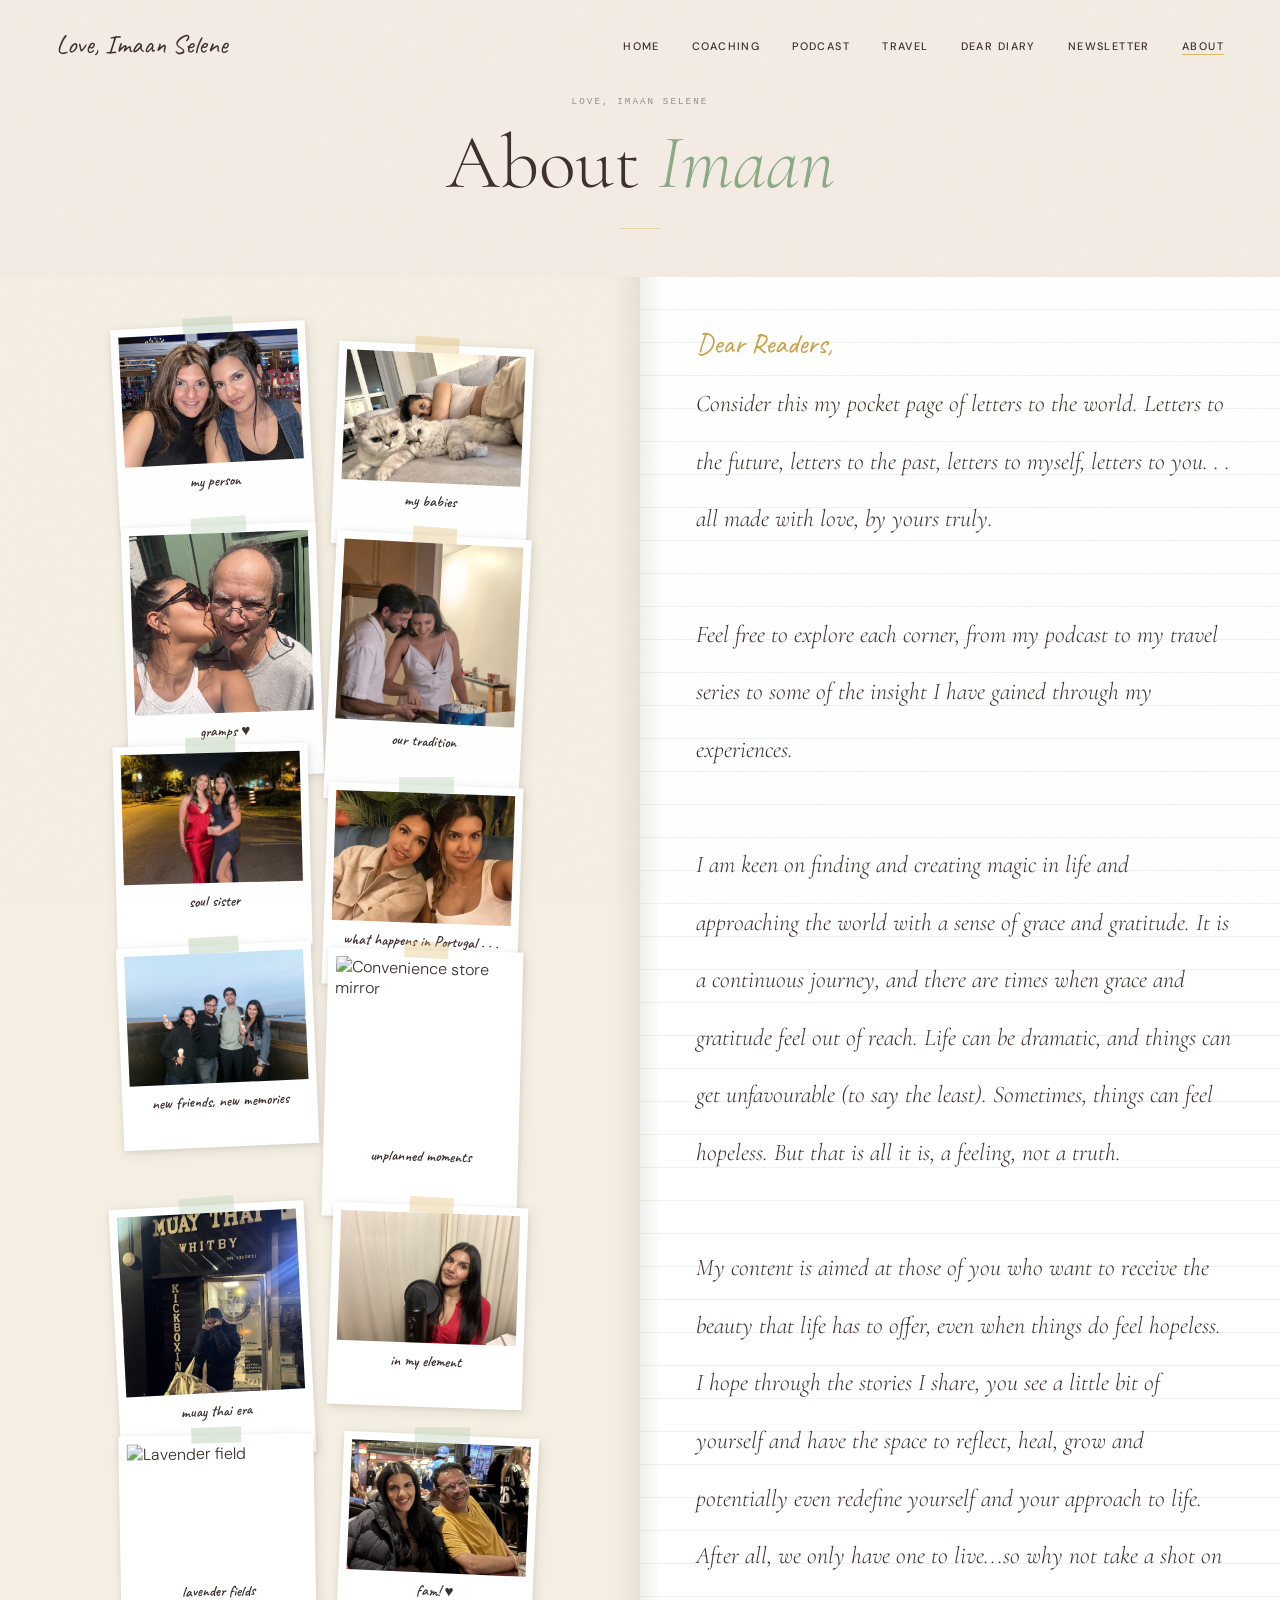
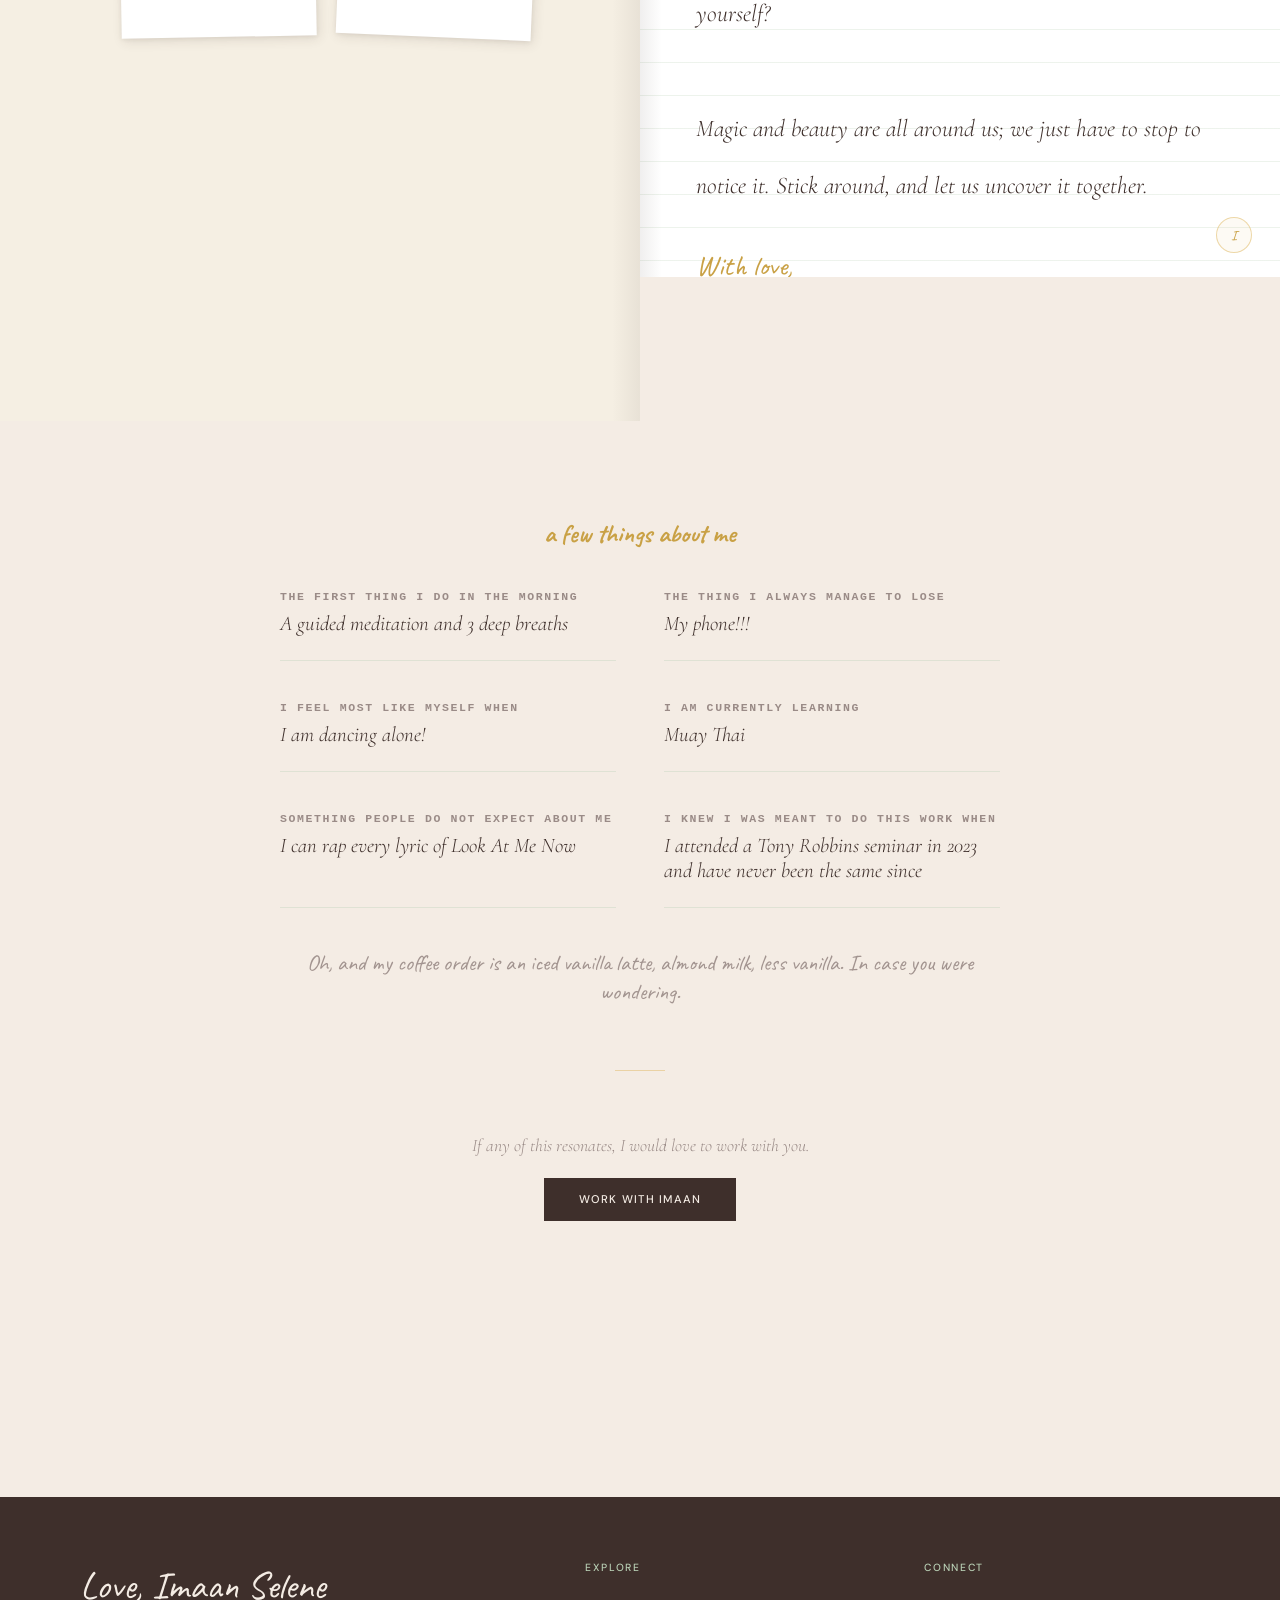
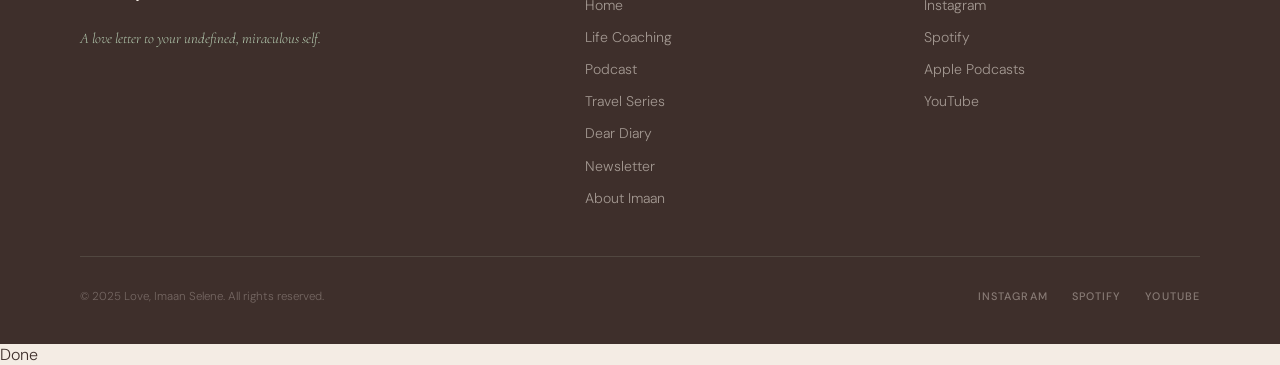
==== commit 1c7c7f52: "Fix sign off and page height" ====
--- a/about.html
+++ b/about.html
@@ -148,7 +148,7 @@
 }
 
 /* SPREAD */
-.spread{display:grid;grid-template-columns:1fr 1fr;min-height:100vh;}
+.spread{display:grid;grid-template-columns:1fr 1fr;}
 
 /* LEFT — scrapbook */
 .spread-left{
@@ -222,15 +222,15 @@
 }
 
 /* RIGHT — lined letter */
-.spread-right{background:white;position:relative;overflow:hidden;min-height:100vh;}
+.spread-right{background:white;position:relative;overflow:hidden;height:1600px;}
 .page-lines{position:absolute;inset:0;background:repeating-linear-gradient(to bottom,transparent,transparent 32px,rgba(184,207,180,0.25) 32px,rgba(184,207,180,0.25) 33px);pointer-events:none;}
 .centre-shadow{position:absolute;left:0;top:0;bottom:0;width:22px;background:linear-gradient(to right,rgba(62,47,43,0.08),transparent);pointer-events:none;z-index:2;}
 .letter{position:relative;z-index:1;padding:3rem 3rem 4rem 3.5rem;display:flex;flex-direction:column;min-height:100vh;}
 .letter-dear{font-family:var(--font-script);font-size:1.8rem;color:var(--gold-dark);display:block;margin-bottom:0.85rem;}
 .letter-body{font-family:var(--font-display);font-style:italic;font-size:1.5rem;color:var(--espresso);line-height:2.4;flex:1;}
 .letter-sign{margin-top:2rem;display:flex;flex-direction:column;gap:0.1rem;}
-.letter-sig-line{font-family:var(--font-script);font-size:1.1rem;color:var(--gold-dark);}
-.letter-sig{font-family:var(--font-script);font-size:1.4rem;color:var(--gold-dark);}
+.letter-sig-line{font-family:var(--font-script);font-size:1.8rem;color:var(--gold-dark);}
+.letter-sig{font-family:var(--font-script);font-size:2rem;color:var(--gold-dark);}
 .wax{position:absolute;bottom:1.5rem;right:1.75rem;width:36px;height:36px;border-radius:50%;border:1.5px solid rgba(225,186,102,0.55);display:flex;align-items:center;justify-content:center;font-family:var(--font-script);font-size:0.88rem;color:var(--gold-dark);background:rgba(225,186,102,0.07);z-index:3;}
 
 @media(max-width:960px){
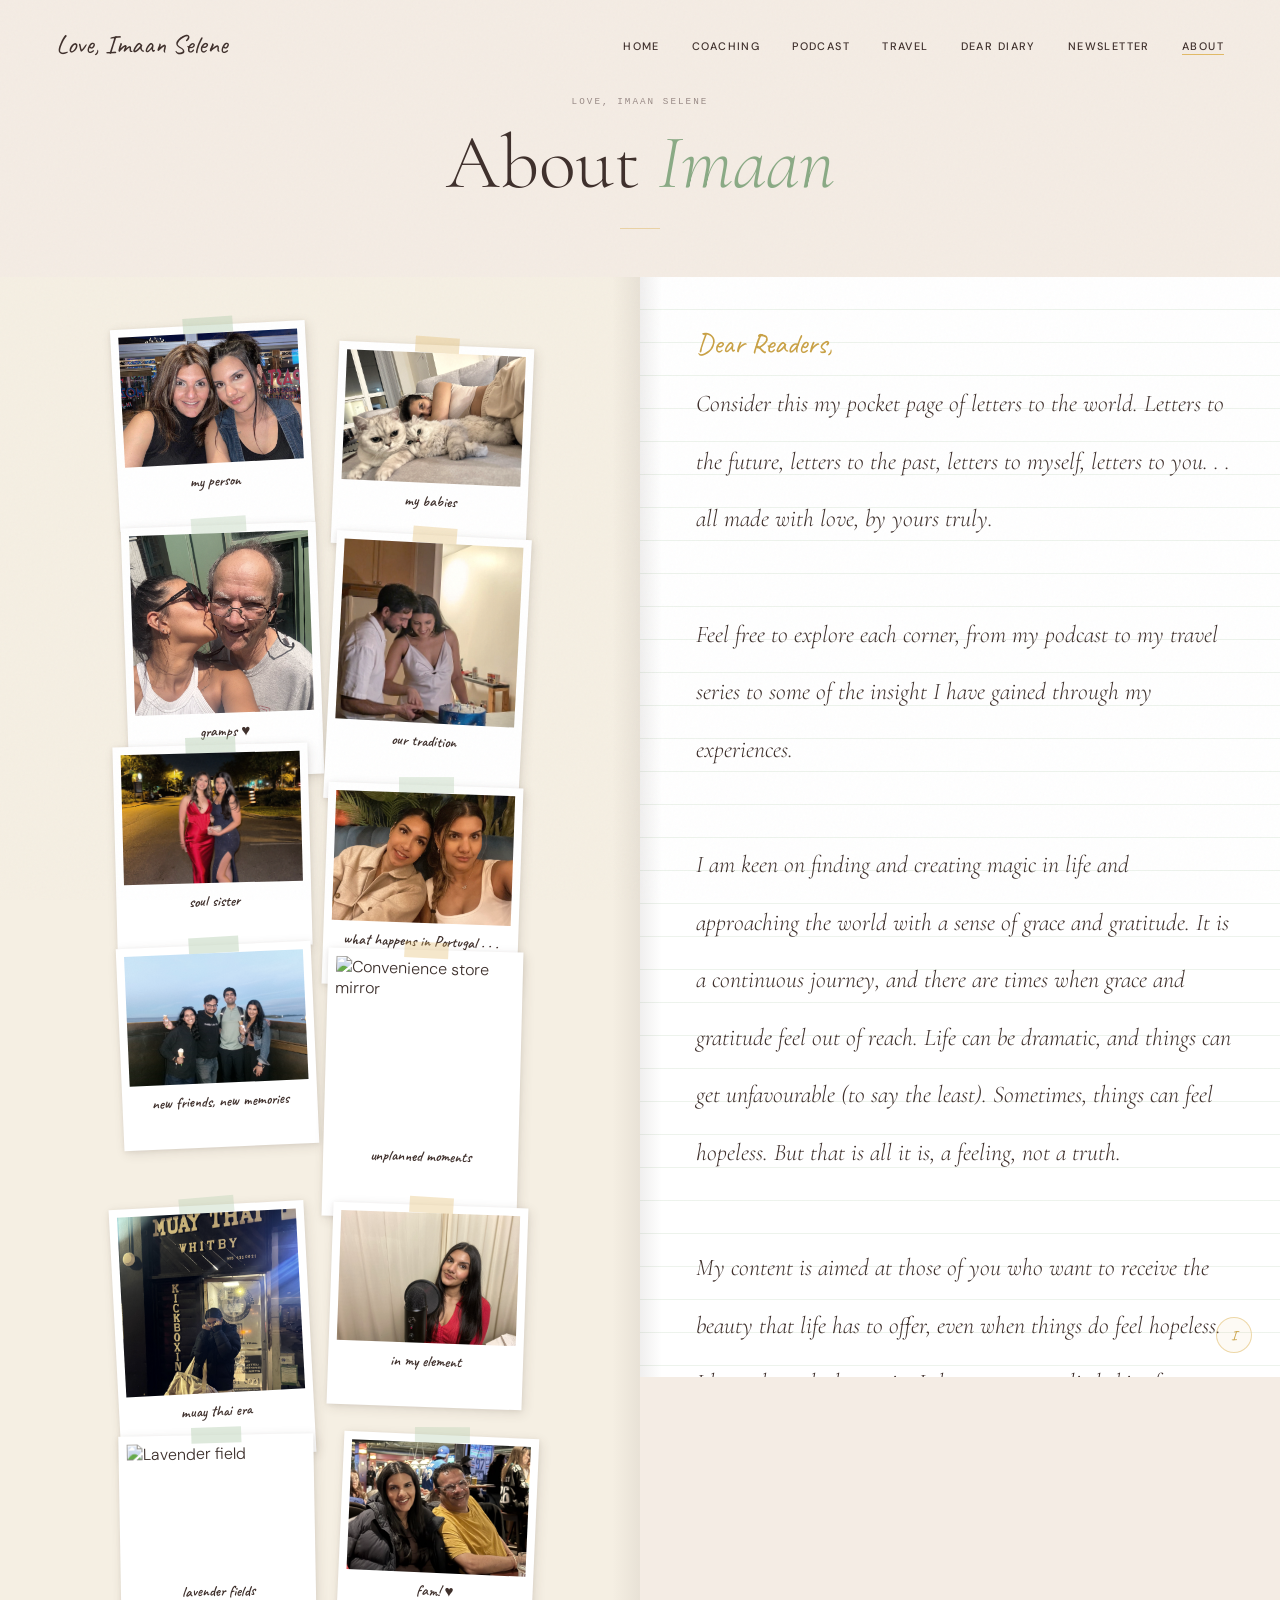
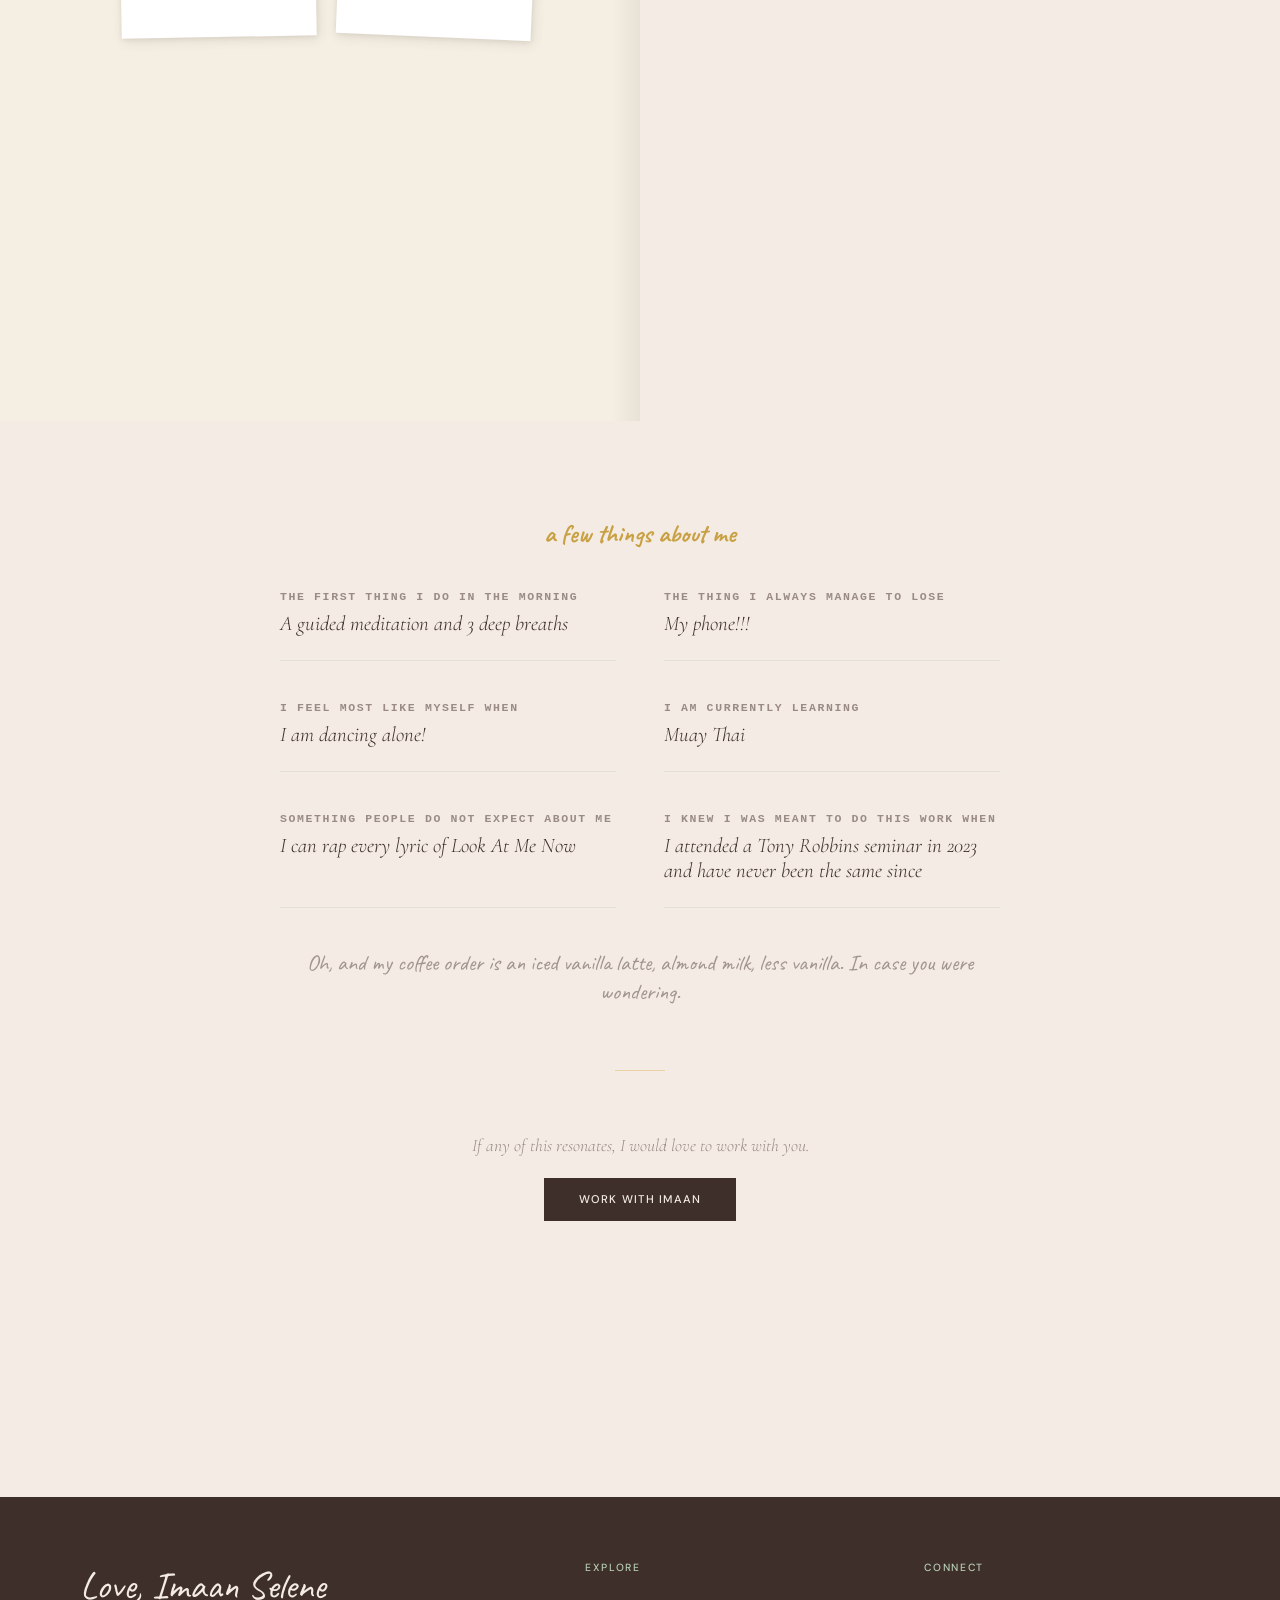
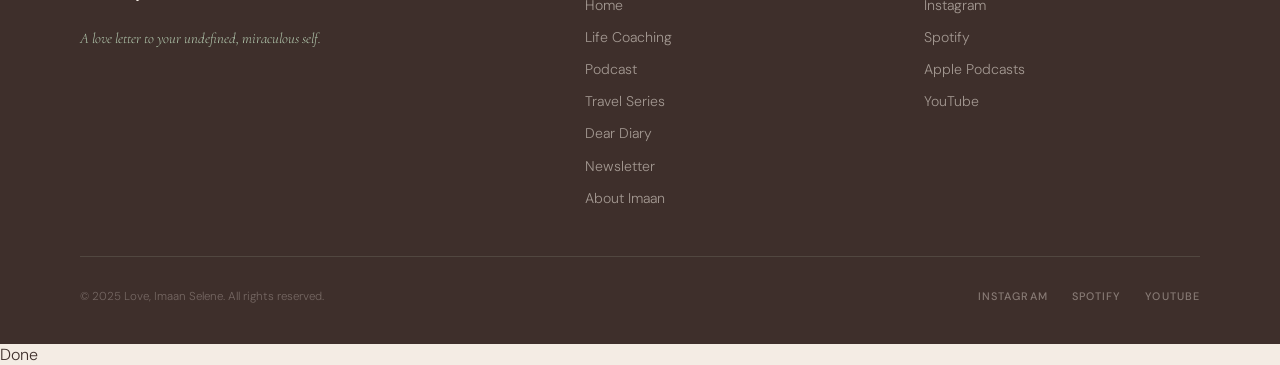
==== commit 93bcb8d1: "Trim notebook height" ====
--- a/about.html
+++ b/about.html
@@ -222,7 +222,7 @@
 }
 
 /* RIGHT — lined letter */
-.spread-right{background:white;position:relative;overflow:hidden;height:1600px;}
+.spread-right{background:white;position:relative;overflow:hidden;height:1100px;}
 .page-lines{position:absolute;inset:0;background:repeating-linear-gradient(to bottom,transparent,transparent 32px,rgba(184,207,180,0.25) 32px,rgba(184,207,180,0.25) 33px);pointer-events:none;}
 .centre-shadow{position:absolute;left:0;top:0;bottom:0;width:22px;background:linear-gradient(to right,rgba(62,47,43,0.08),transparent);pointer-events:none;z-index:2;}
 .letter{position:relative;z-index:1;padding:3rem 3rem 4rem 3.5rem;display:flex;flex-direction:column;min-height:100vh;}
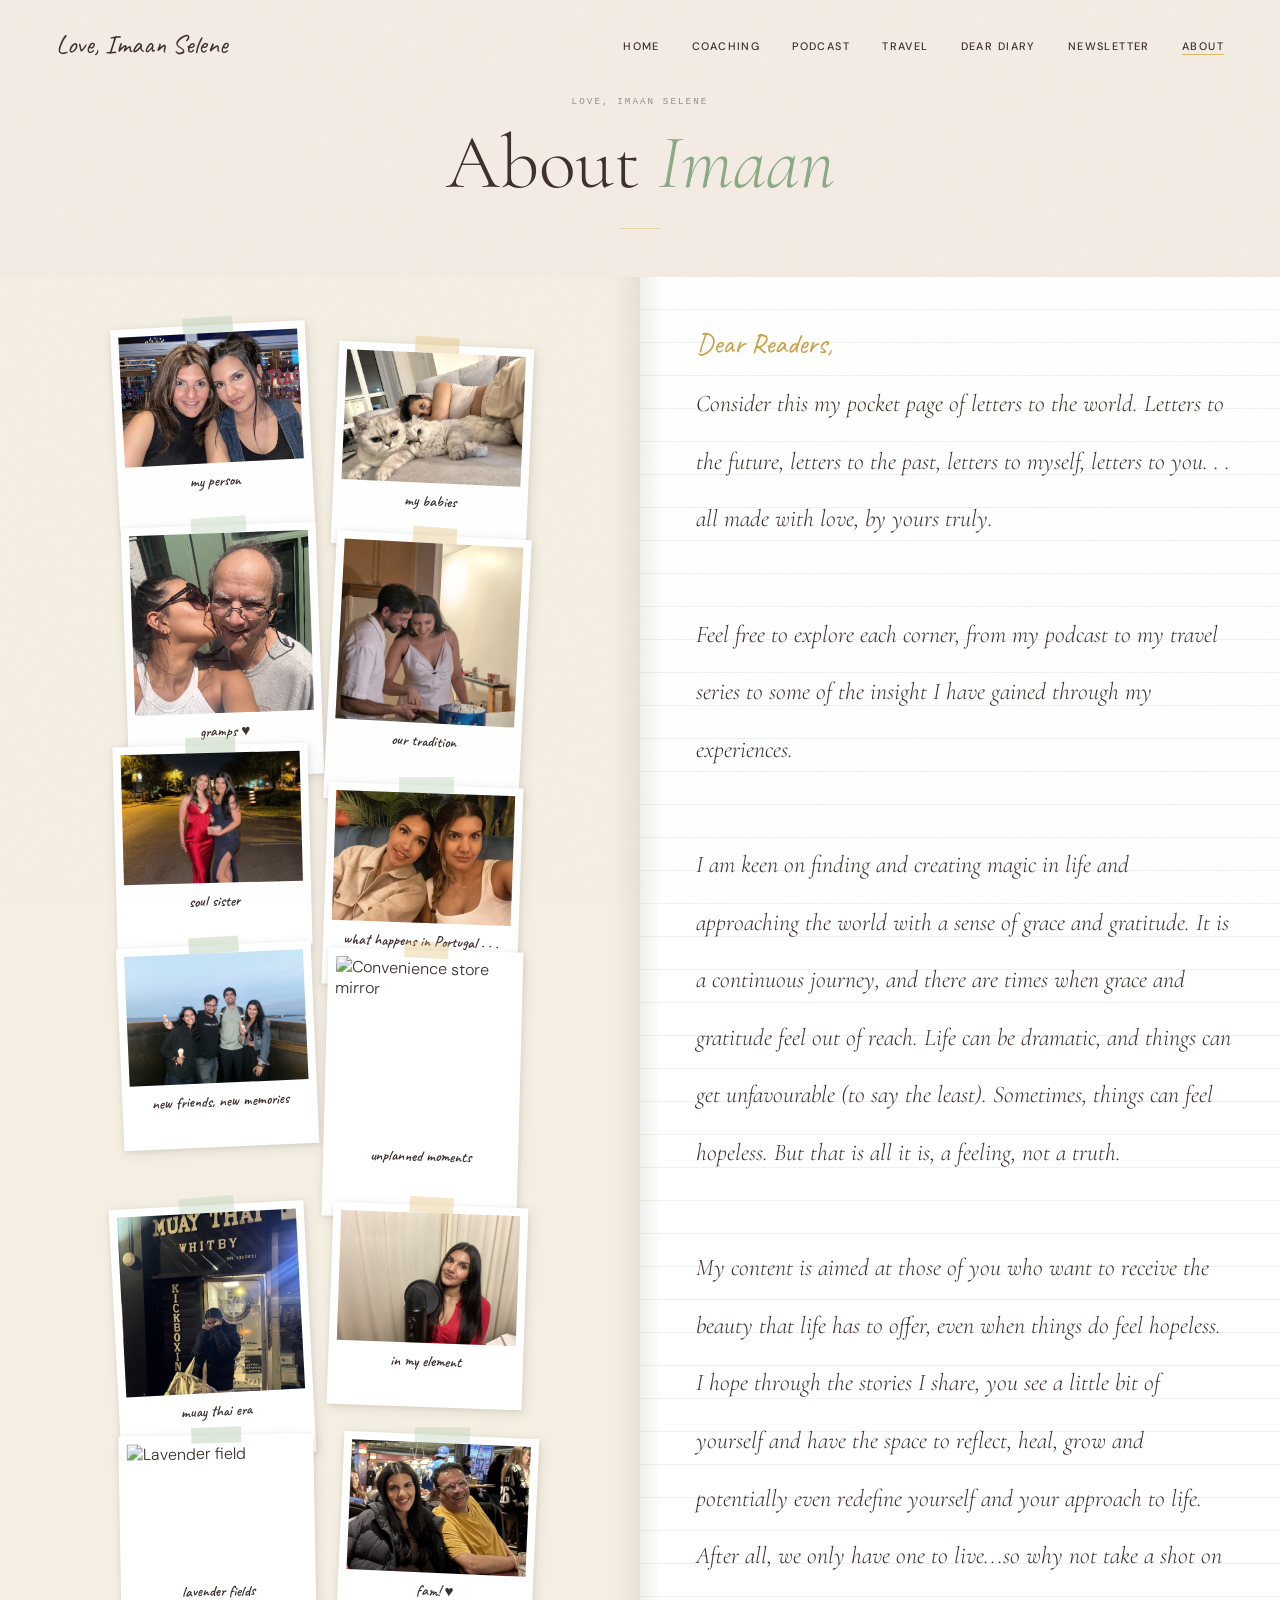
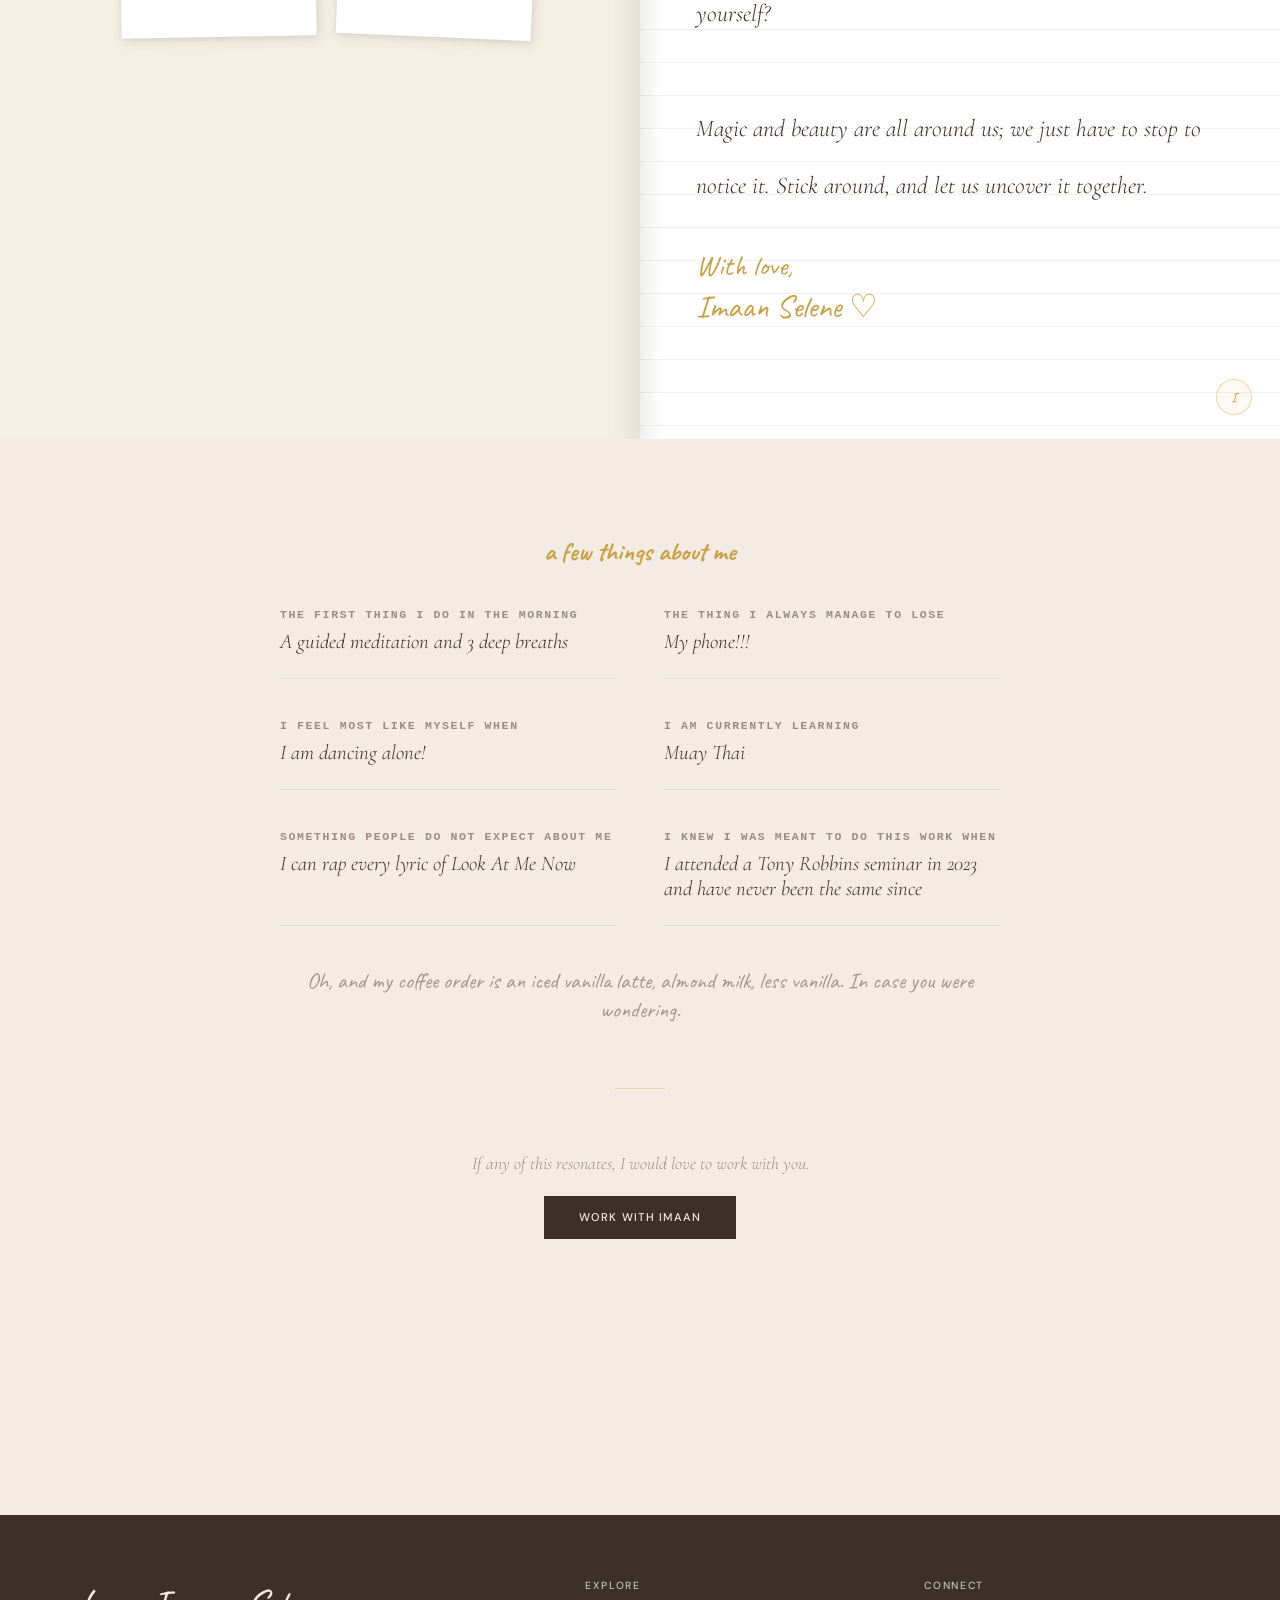
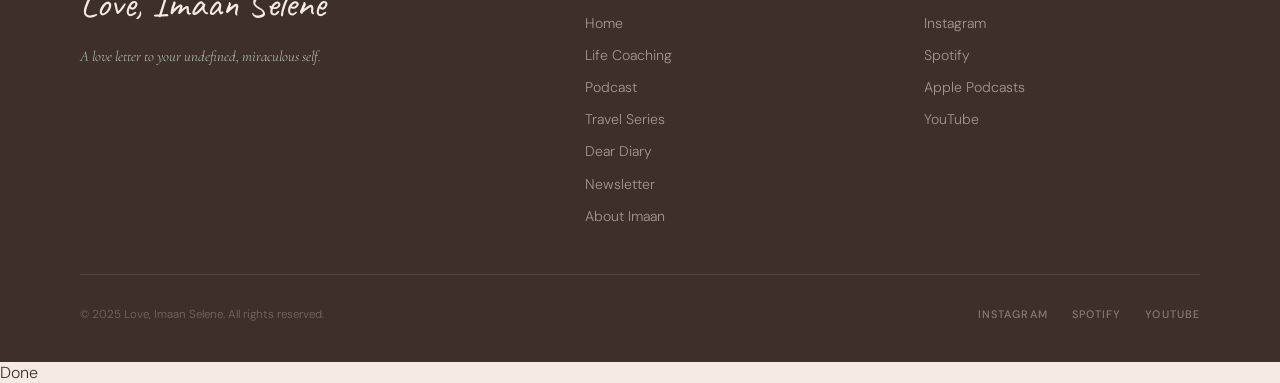
==== commit 7511cf20: "Fix notebook height" ====
--- a/about.html
+++ b/about.html
@@ -222,7 +222,7 @@
 }
 
 /* RIGHT — lined letter */
-.spread-right{background:white;position:relative;overflow:hidden;height:1100px;}
+.spread-right{background:white;position:relative;overflow:hidden;height:auto;padding-bottom:3rem;}
 .page-lines{position:absolute;inset:0;background:repeating-linear-gradient(to bottom,transparent,transparent 32px,rgba(184,207,180,0.25) 32px,rgba(184,207,180,0.25) 33px);pointer-events:none;}
 .centre-shadow{position:absolute;left:0;top:0;bottom:0;width:22px;background:linear-gradient(to right,rgba(62,47,43,0.08),transparent);pointer-events:none;z-index:2;}
 .letter{position:relative;z-index:1;padding:3rem 3rem 4rem 3.5rem;display:flex;flex-direction:column;min-height:100vh;}
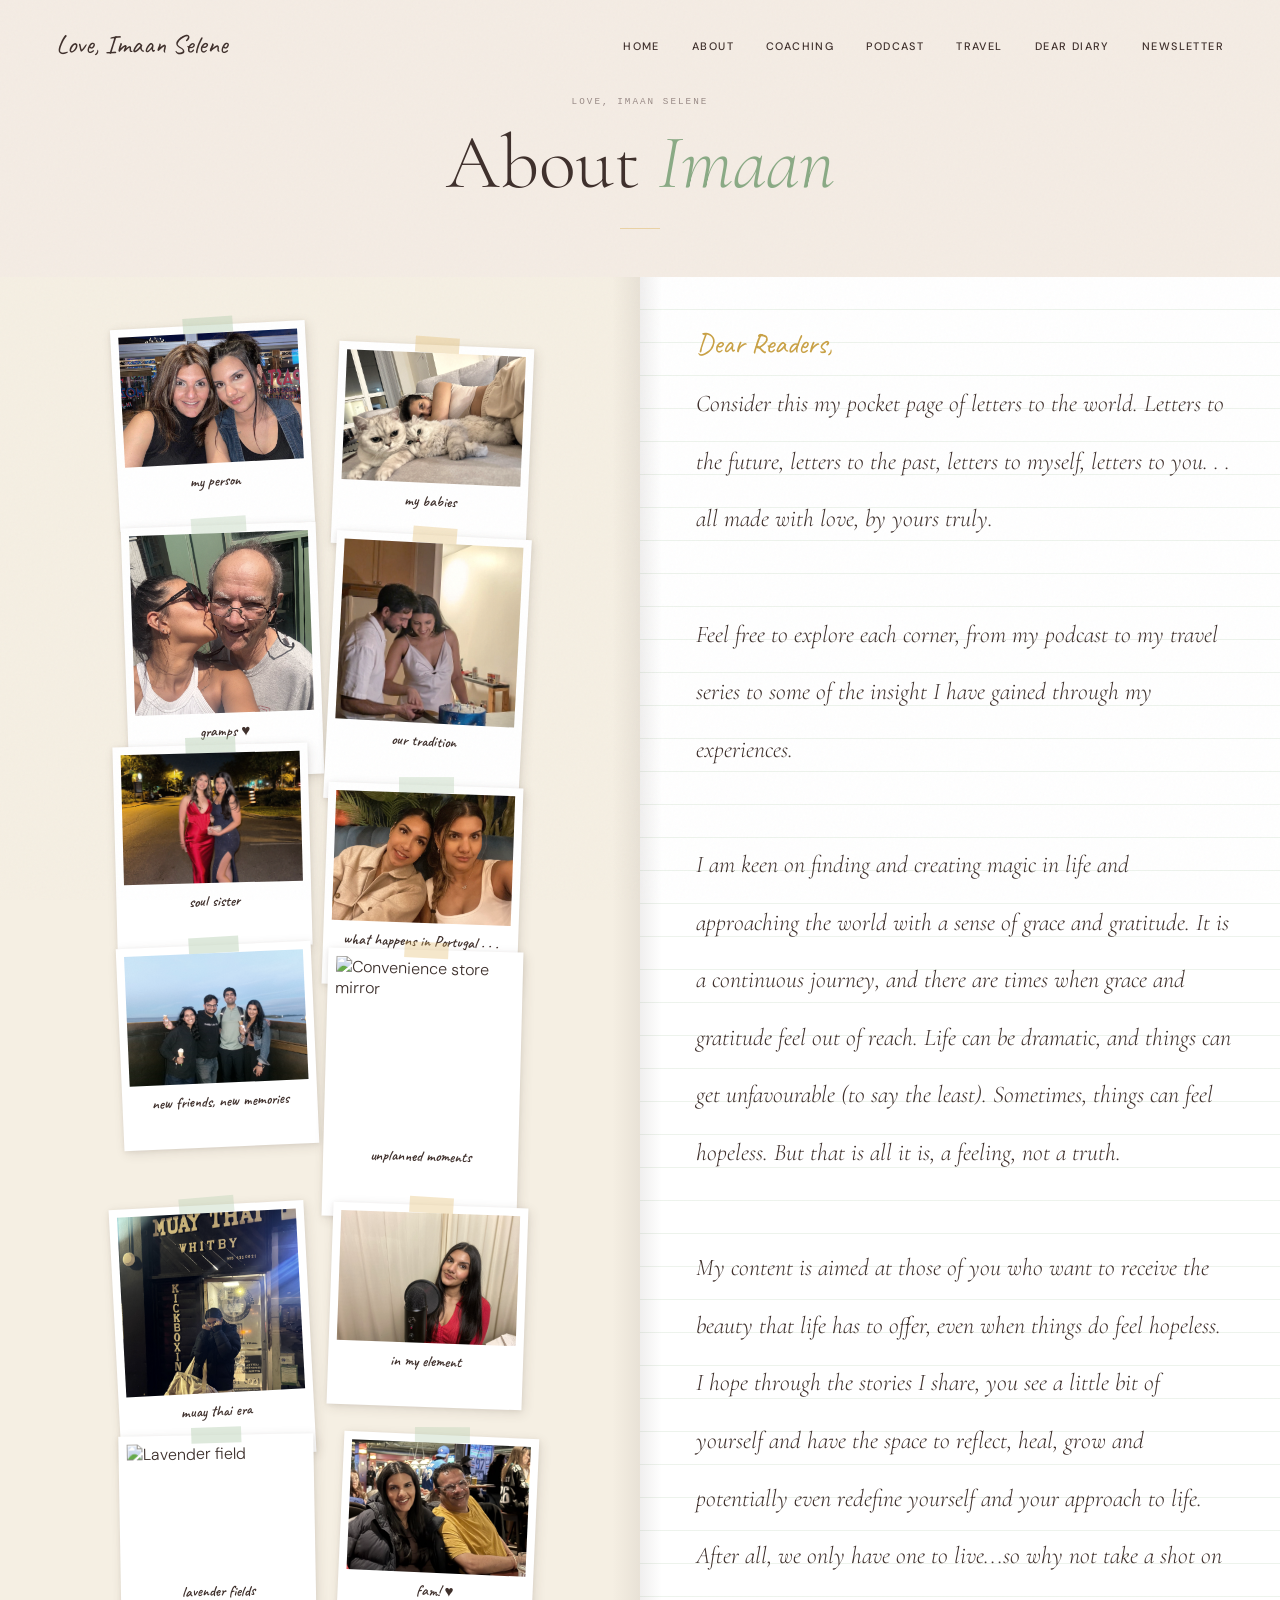
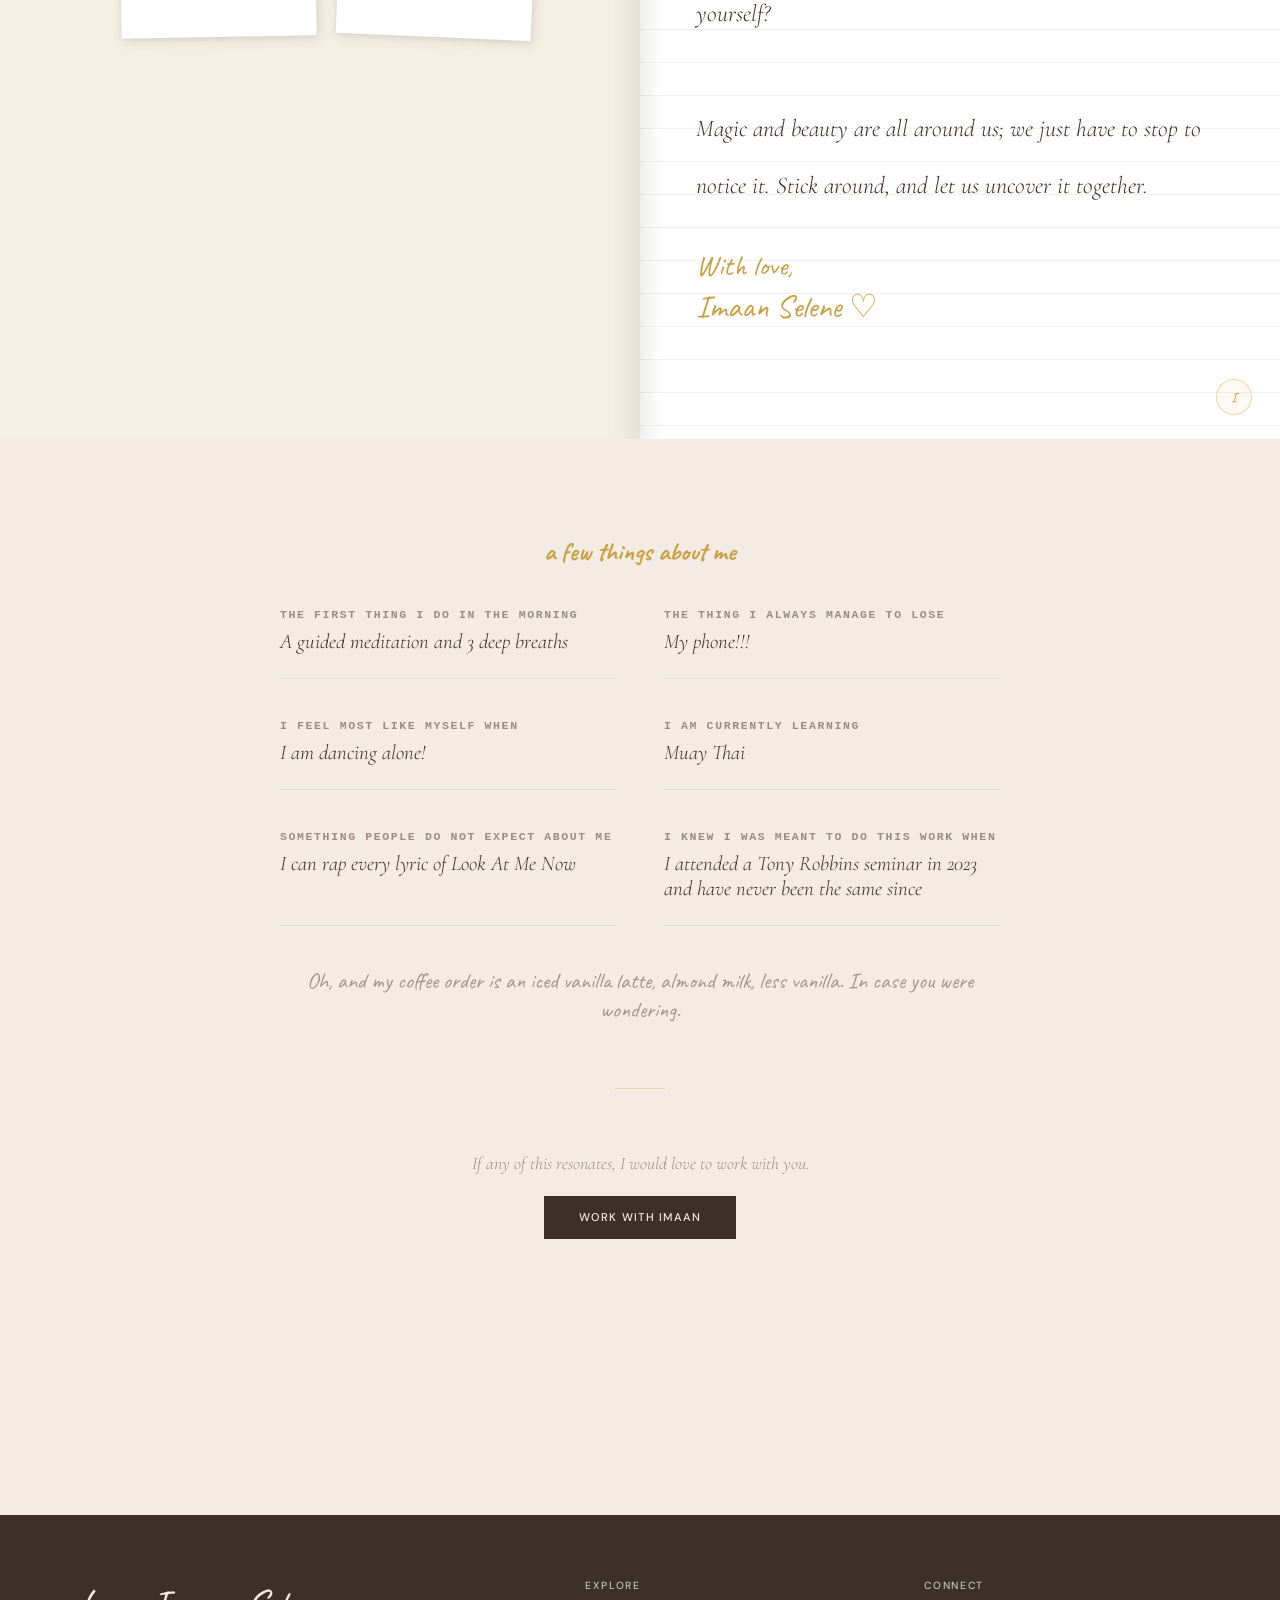
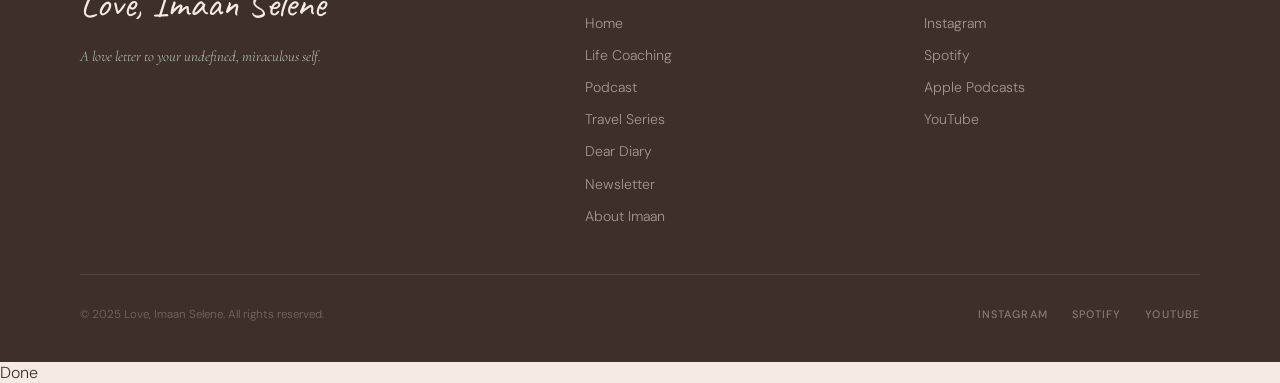
==== commit b358e86c: "Update nav order" ====
--- a/about.html
+++ b/about.html
@@ -247,24 +247,24 @@
 <div class="mobile-nav">
   <button class="mobile-nav-close">✕</button>
   <a href="./index.html">Home</a>
+  <a href="./about.html">About</a>
   <a href="./coaching.html">Coaching</a>
   <a href="./podcast.html">Podcast</a>
   <a href="./travel.html">Travel</a>
   <a href="./diary.html">Dear Diary</a>
   <a href="./newsletter.html">Newsletter</a>
-  <a href="./about.html">About</a>
 </div>
 
 <nav id="main-nav">
   <a href="./index.html" class="nav-wordmark">Love, Imaan Selene</a>
   <ul class="nav-links">
     <li><a href="./index.html">Home</a></li>
+    <li><a href="./about.html">About</a></li>
     <li><a href="./coaching.html">Coaching</a></li>
     <li><a href="./podcast.html">Podcast</a></li>
     <li><a href="./travel.html">Travel</a></li>
     <li><a href="./diary.html">Dear Diary</a></li>
     <li><a href="./newsletter.html">Newsletter</a></li>
-    <li><a href="./about.html" class="active">About</a></li>
   </ul>
   <button class="nav-toggle" aria-label="Open menu"><span></span><span></span><span></span></button>
 </nav>
